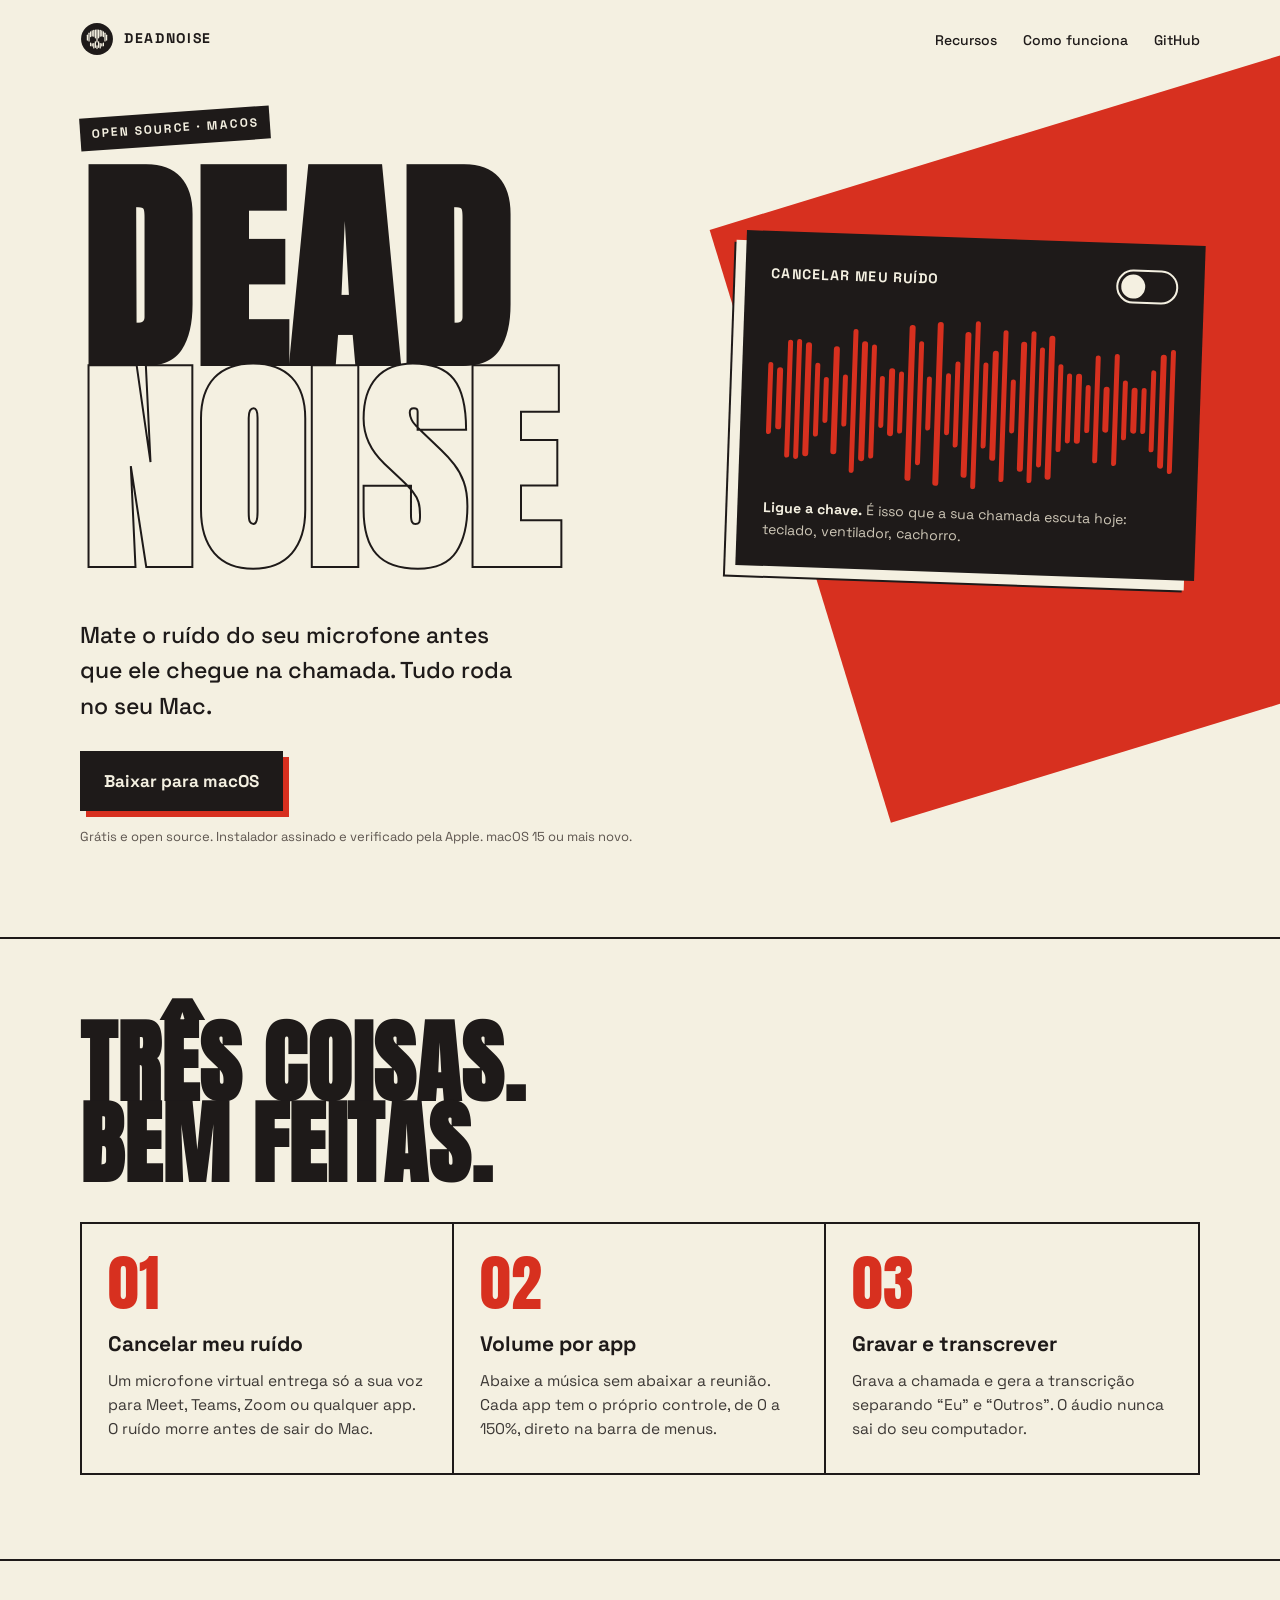
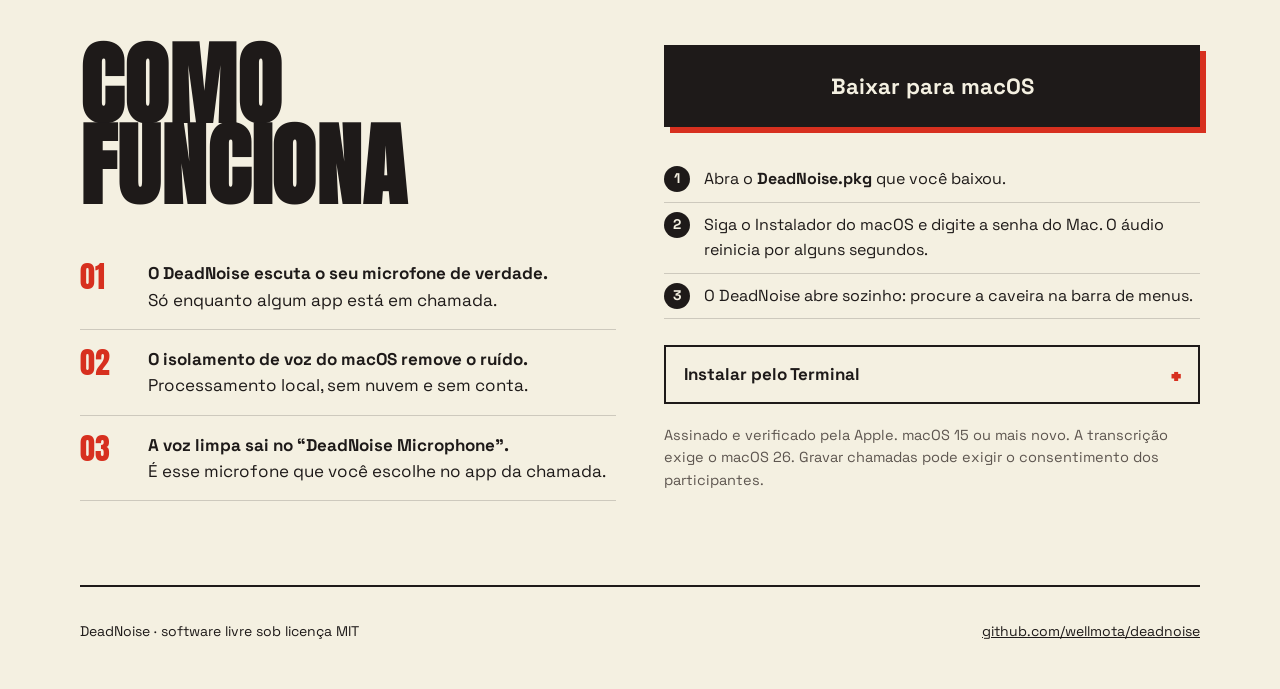
==== site/index.html @ ef2fa298 "Site e README apontam para o .pkg notarizado; lista de pendências" ====
<!doctype html>
<html lang="pt-BR">
<head>
<meta charset="utf-8">
<meta name="viewport" content="width=device-width, initial-scale=1">
<title>DeadNoise — mate o ruído do seu microfone</title>
<meta name="description" content="App de barra de menus para macOS, open source: cancela o ruído do seu microfone nas chamadas, controla o volume de cada app e transcreve reuniões no próprio Mac.">
<meta property="og:title" content="DeadNoise">
<meta property="og:description" content="Mate o ruído do seu microfone. Open source para macOS.">
<meta name="theme-color" content="#F4F0E1">
<link rel="icon" href="favicon.svg" type="image/svg+xml">
<link rel="preconnect" href="https://fonts.googleapis.com">
<link rel="preconnect" href="https://fonts.gstatic.com" crossorigin>
<link href="https://fonts.googleapis.com/css2?family=Anton&family=Space+Grotesk:wght@400;500;700&display=swap" rel="stylesheet">
<style>
  :root { --paper:#F4F0E1; --ink:#1E1A19; --red:#D7301F; --muted:#5d554f; --line:rgba(30,26,25,.18); }
  * { box-sizing: border-box; margin: 0; }
  html { scroll-behavior: smooth; overflow-x: clip; }
  body { background: var(--paper); color: var(--ink); font: 400 17px/1.55 "Space Grotesk", system-ui, -apple-system, sans-serif; overflow-x: clip; }
  a { color: inherit; }
  .display { font-family: "Anton", Impact, "Arial Narrow Bold", sans-serif; text-transform: uppercase; letter-spacing: .01em; line-height: .9; }
  .wrap { width: min(1120px, 100% - 40px); margin-inline: auto; }

  /* topo */
  header { display: flex; align-items: center; justify-content: space-between; padding: 22px 0; position: relative; z-index: 2; }
  .brand { display: flex; align-items: center; gap: 10px; font-weight: 700; letter-spacing: .12em; text-transform: uppercase; font-size: 14px; text-decoration: none; }
  .brand svg { width: 34px; height: 34px; }
  nav a { font-size: 14px; font-weight: 500; text-decoration: none; margin-left: 22px; border-bottom: 2px solid transparent; padding-bottom: 2px; transition: border-color .2s; }
  nav a:hover, nav a:focus-visible { border-color: var(--red); }

  /* herói */
  .hero { position: relative; padding: 34px 0 90px; }
  .wedge { position: absolute; inset: -140px -30vw auto auto; width: 78vw; height: 620px; background: var(--red); transform: rotate(-17deg); transform-origin: top right; z-index: 0; }
  .hero-grid { position: relative; z-index: 1; display: grid; grid-template-columns: 1.15fr .85fr; gap: 40px; align-items: end; }
  h1 { font-size: clamp(88px, 17.5vw, 250px); }
  h1 .dead { display: block; }
  h1 .noise { display: block; color: var(--paper); -webkit-text-stroke: 2px var(--ink); transition: color .5s, letter-spacing .5s; }
  body.clean h1 .noise { color: var(--ink); }
  .tag { display: inline-block; background: var(--ink); color: var(--paper); font-weight: 700; font-size: 12px; letter-spacing: .16em; text-transform: uppercase; padding: 7px 12px; transform: rotate(-4deg); margin-bottom: 26px; }
  .lede { font-size: clamp(18px, 2.1vw, 23px); max-width: 30ch; font-weight: 500; }
  .cta { display: flex; flex-wrap: wrap; gap: 12px; margin-top: 26px; }
  .btn { display: inline-flex; align-items: center; gap: 10px; padding: 15px 22px; font-weight: 700; text-decoration: none; border: 2px solid var(--ink); background: var(--ink); color: var(--paper); cursor: pointer; transition: transform .18s, box-shadow .18s, background .18s, color .18s; box-shadow: 6px 6px 0 var(--red); }
  .btn:hover, .btn:focus-visible { transform: translate(-2px, -2px); box-shadow: 8px 8px 0 var(--red); }
  .btn.ghost { background: var(--paper); color: var(--ink); box-shadow: 6px 6px 0 var(--ink); }
  .btn.ghost:hover, .btn.ghost:focus-visible { box-shadow: 8px 8px 0 var(--ink); }
  .req { margin-top: 16px; font-size: 13px; color: var(--muted); }
  :focus-visible { outline: 3px solid var(--red); outline-offset: 3px; }

  /* demonstração */
  .demo { background: var(--ink); color: var(--paper); padding: 26px; position: relative; transform: rotate(2deg); box-shadow: -10px 10px 0 var(--paper), -12px 12px 0 var(--ink); }
  .demo-top { display: flex; justify-content: space-between; align-items: center; gap: 14px; font-size: 14px; font-weight: 700; letter-spacing: .08em; text-transform: uppercase; }
  .switch { position: relative; width: 62px; height: 34px; border-radius: 34px; border: 2px solid var(--paper); background: transparent; cursor: pointer; flex: none; transition: background .25s; }
  .switch::after { content: ""; position: absolute; top: 3px; left: 3px; width: 24px; height: 24px; border-radius: 50%; background: var(--paper); transition: transform .25s; }
  .switch[aria-checked="true"] { background: var(--red); }
  .switch[aria-checked="true"]::after { transform: translateX(28px); }
  .bars { display: flex; align-items: center; gap: 4px; height: 170px; margin: 22px 0 14px; }
  .bars i { flex: 1; min-width: 2px; border-radius: 99px; background: var(--red); height: 20%; transition: background .4s; }
  body.clean .bars i { background: var(--paper); }
  .state { font-size: 14px; color: #cfc8b8; min-height: 2.9em; }
  .state b { color: var(--paper); }

  /* seções */
  section { padding: 84px 0; border-top: 2px solid var(--ink); position: relative; }
  h2 { font-size: clamp(46px, 7vw, 96px); margin-bottom: 38px; }
  .cards { display: grid; grid-template-columns: repeat(3, 1fr); gap: 0; border: 2px solid var(--ink); }
  .card { padding: 28px 26px 32px; border-right: 2px solid var(--ink); background: var(--paper); transition: background .25s, color .25s; }
  .card:last-child { border-right: 0; }
  .card:hover { background: var(--ink); color: var(--paper); }
  .card .n { font-family: "Anton", Impact, sans-serif; font-size: 62px; line-height: 1; color: var(--red); }
  .card h3 { font-size: 21px; margin: 14px 0 8px; }
  .card p { font-size: 15.5px; opacity: .86; }

  .how { display: grid; grid-template-columns: 1fr 1fr; gap: 48px; align-items: start; }
  .flow { list-style: none; padding: 0; counter-reset: s; }
  .flow li { counter-increment: s; display: grid; grid-template-columns: 54px 1fr; gap: 14px; padding: 16px 0; border-bottom: 1px solid var(--line); }
  .flow li::before { content: counter(s, decimal-leading-zero); font-family: "Anton", Impact, sans-serif; font-size: 30px; color: var(--red); line-height: 1.1; }
  .flow b { display: block; }
  pre { background: var(--ink); color: var(--paper); padding: 22px; overflow-x: auto; font: 500 14px/1.7 ui-monospace, "SF Mono", Menlo, monospace; box-shadow: 8px 8px 0 var(--red); }
  pre .c { color: #9d9486; }
  .note { margin-top: 20px; font-size: 14.5px; color: var(--muted); }
  .btn.big { font-size: 22px; padding: 22px 30px; width: 100%; justify-content: center; }
  .steps { margin: 30px 0 26px; padding: 0; list-style: none; counter-reset: i; }
  .steps li { counter-increment: i; position: relative; padding: 10px 0 10px 40px; border-bottom: 1px solid var(--line); font-size: 16px; }
  .steps li::before { content: counter(i); position: absolute; left: 0; top: 9px; width: 26px; height: 26px; border-radius: 50%; background: var(--ink); color: var(--paper); font-weight: 700; font-size: 14px; display: grid; place-items: center; }
  details { border: 2px solid var(--ink); }
  summary { cursor: pointer; list-style: none; padding: 14px 18px; font-weight: 700; display: flex; justify-content: space-between; align-items: center; transition: background .2s, color .2s; }
  summary::-webkit-details-marker { display: none; }
  summary::after { content: "+"; font-family: "Anton", Impact, sans-serif; font-size: 26px; line-height: 1; color: var(--red); }
  details[open] summary::after { content: "–"; }
  summary:hover, details[open] summary { background: var(--ink); color: var(--paper); }
  details pre { box-shadow: none; }
  details .note { margin: 0; padding: 14px 18px; }

  footer { border-top: 2px solid var(--ink); padding: 34px 0 46px; display: flex; flex-wrap: wrap; gap: 12px 28px; justify-content: space-between; font-size: 14px; }

  @media (max-width: 860px) {
    .hero-grid, .how { grid-template-columns: 1fr; }
    .cards { grid-template-columns: 1fr; }
    .card { border-right: 0; border-bottom: 2px solid var(--ink); }
    .card:last-child { border-bottom: 0; }
    .demo { transform: none; }
    .wedge { height: 380px; width: 120vw; }
    nav a:not(.keep) { display: none; }
    section { padding: 60px 0; }
  }
  @media (prefers-reduced-motion: reduce) {
    * { transition: none !important; scroll-behavior: auto !important; }
  }
</style>
</head>
<body>
<div class="wrap">
  <header>
    <a class="brand" href="#" aria-label="DeadNoise, início">
      <svg viewBox="0 0 512 512" aria-hidden="true"><circle cx="256" cy="256" r="240" fill="#1E1A19"/>
  <rect x="102.1" y="189.6" width="18.8" height="91.1" rx="9.4" fill="#F4F0E1"/>
  <rect x="126.2" y="158.9" width="18.8" height="135.0" rx="9.4" fill="#F4F0E1"/>
  <rect x="150.3" y="139.4" width="18.8" height="89.8" rx="9.4" fill="#F4F0E1"/>
  <rect x="150.3" y="308.7" width="18.8" height="58.3" rx="9.4" fill="#F4F0E1"/>
  <rect x="174.4" y="126.1" width="18.8" height="93.5" rx="9.4" fill="#F4F0E1"/>
  <rect x="174.4" y="318.3" width="18.8" height="50.8" rx="9.4" fill="#F4F0E1"/>
  <rect x="198.4" y="117.4" width="18.8" height="105.9" rx="9.4" fill="#F4F0E1"/>
  <rect x="198.4" y="314.6" width="18.8" height="84.7" rx="9.4" fill="#F4F0E1"/>
  <rect x="222.5" y="112.4" width="18.8" height="136.0" rx="9.4" fill="#F4F0E1"/>
  <rect x="222.5" y="289.6" width="18.8" height="101.0" rx="9.4" fill="#F4F0E1"/>
  <rect x="246.6" y="110.8" width="18.8" height="198.5" rx="9.4" fill="#F4F0E1"/>
  <rect x="246.6" y="349.6" width="18.8" height="60.5" rx="9.4" fill="#F4F0E1"/>
  <rect x="270.7" y="112.4" width="18.8" height="136.0" rx="9.4" fill="#F4F0E1"/>
  <rect x="270.7" y="289.6" width="18.8" height="101.0" rx="9.4" fill="#F4F0E1"/>
  <rect x="294.8" y="117.4" width="18.8" height="105.9" rx="9.4" fill="#F4F0E1"/>
  <rect x="294.8" y="314.6" width="18.8" height="84.7" rx="9.4" fill="#F4F0E1"/>
  <rect x="318.8" y="126.1" width="18.8" height="93.5" rx="9.4" fill="#F4F0E1"/>
  <rect x="318.8" y="318.3" width="18.8" height="50.8" rx="9.4" fill="#F4F0E1"/>
  <rect x="342.9" y="139.4" width="18.8" height="89.8" rx="9.4" fill="#F4F0E1"/>
  <rect x="342.9" y="308.7" width="18.8" height="58.3" rx="9.4" fill="#F4F0E1"/>
  <rect x="367.0" y="158.9" width="18.8" height="135.0" rx="9.4" fill="#F4F0E1"/>
  <rect x="391.1" y="189.6" width="18.8" height="91.1" rx="9.4" fill="#F4F0E1"/></svg>
      DeadNoise
    </a>
    <nav>
      <a href="#recursos">Recursos</a>
      <a href="#como">Como funciona</a>
      <a class="keep" href="https://github.com/wellmota/deadnoise">GitHub</a>
    </nav>
  </header>
</div>

<main>
  <div class="hero">
    <div class="wedge" aria-hidden="true"></div>
    <div class="wrap hero-grid">
      <div>
        <span class="tag">Open source · macOS</span>
        <h1 class="display"><span class="dead">Dead</span><span class="noise">Noise</span></h1>
      </div>
      <div>
        <div class="demo">
          <div class="demo-top">
            <span id="demo-label">Cancelar meu ruído</span>
            <button class="switch" id="toggle" role="switch" aria-checked="false" aria-labelledby="demo-label"></button>
          </div>
          <div class="bars" id="bars" aria-hidden="true"></div>
          <p class="state" id="state" aria-live="polite"><b>Ligue a chave.</b> É isso que a sua chamada escuta hoje: teclado, ventilador, cachorro.</p>
        </div>
      </div>
    </div>
    <div class="wrap" style="position:relative;z-index:1;margin-top:44px">
      <p class="lede">Mate o ruído do seu microfone antes que ele chegue na chamada. Tudo roda no seu Mac.</p>
      <div class="cta">
        <a class="btn" href="https://github.com/wellmota/deadnoise/releases/latest/download/DeadNoise.pkg">Baixar para macOS</a>
      </div>
      <p class="req">Grátis e open source. Instalador assinado e verificado pela Apple. macOS 15 ou mais novo.</p>
    </div>
  </div>

  <section id="recursos">
    <div class="wrap">
      <h2 class="display">Três coisas.<br>Bem feitas.</h2>
      <div class="cards">
        <article class="card">
          <div class="n">01</div>
          <h3>Cancelar meu ruído</h3>
          <p>Um microfone virtual entrega só a sua voz para Meet, Teams, Zoom ou qualquer app. O ruído morre antes de sair do Mac.</p>
        </article>
        <article class="card">
          <div class="n">02</div>
          <h3>Volume por app</h3>
          <p>Abaixe a música sem abaixar a reunião. Cada app tem o próprio controle, de 0 a 150%, direto na barra de menus.</p>
        </article>
        <article class="card">
          <div class="n">03</div>
          <h3>Gravar e transcrever</h3>
          <p>Grava a chamada e gera a transcrição separando “Eu” e “Outros”. O áudio nunca sai do seu computador.</p>
        </article>
      </div>
    </div>
  </section>

  <section id="como">
    <div class="wrap how">
      <div>
        <h2 class="display">Como<br>funciona</h2>
        <ol class="flow">
          <li><div><b>O DeadNoise escuta o seu microfone de verdade.</b>Só enquanto algum app está em chamada.</div></li>
          <li><div><b>O isolamento de voz do macOS remove o ruído.</b>Processamento local, sem nuvem e sem conta.</div></li>
          <li><div><b>A voz limpa sai no “DeadNoise Microphone”.</b>É esse microfone que você escolhe no app da chamada.</div></li>
        </ol>
      </div>
      <div id="instalar" class="install">
        <a class="btn big" href="https://github.com/wellmota/deadnoise/releases/latest/download/DeadNoise.pkg">Baixar para macOS</a>
        <ol class="steps">
          <li>Abra o <b>DeadNoise.pkg</b> que você baixou.</li>
          <li>Siga o Instalador do macOS e digite a senha do Mac. O áudio reinicia por alguns segundos.</li>
          <li>O DeadNoise abre sozinho: procure a caveira na barra de menus.</li>
        </ol>
        <details>
          <summary>Instalar pelo Terminal</summary>
          <pre><span class="c"># compila e instala a partir do código</span>
git clone https://github.com/wellmota/deadnoise
cd deadnoise
./build.sh install          <span class="c"># o app</span>
./Driver/build.sh install   <span class="c"># o microfone virtual</span></pre>
          <p class="note">Precisa das ferramentas de linha de comando do Xcode. O segundo comando pede a senha.</p>
        </details>
        <p class="note">Assinado e verificado pela Apple. macOS 15 ou mais novo. A transcrição exige o macOS 26. Gravar chamadas pode exigir o consentimento dos participantes.</p>
      </div>
    </div>
  </section>
</main>

<div class="wrap">
  <footer>
    <span>DeadNoise · software livre sob licença MIT</span>
    <span><a href="https://github.com/wellmota/deadnoise">github.com/wellmota/deadnoise</a></span>
  </footer>
</div>

<script>
  // Demonstração: barras caóticas (ruído) que morrem e viram só a onda calma da voz.
  const bars = document.getElementById('bars');
  const toggle = document.getElementById('toggle');
  const state = document.getElementById('state');
  const COUNT = 44;
  const els = [];
  for (let i = 0; i < COUNT; i++) { const b = document.createElement('i'); bars.appendChild(b); els.push(b); }
  const still = matchMedia('(prefers-reduced-motion: reduce)').matches;
  let clean = false, mix = 0, t = 0;

  function frame() {
    t += 0.045;
    mix += ((clean ? 1 : 0) - mix) * 0.07;            // 0 = ruído, 1 = só voz
    for (let i = 0; i < COUNT; i++) {
      const x = i / (COUNT - 1);
      const envelope = Math.sin(Math.PI * x) ** 1.4;    // voz: concentrada no meio
      const voice = envelope * (0.45 + 0.4 * Math.sin(t * 2.1 + i * 0.55) * Math.sin(t * 0.7 + i * 0.17));
      const noise = 0.25 + 0.75 * Math.abs(Math.sin(i * 12.9898 + Math.floor(t * 9) * 78.233) * 43758.5453 % 1);
      const h = Math.max(0.04, voice * mix + noise * (1 - mix));
      els[i].style.height = (h * 100).toFixed(1) + '%';
    }
    if (!still) requestAnimationFrame(frame);
  }
  function render() {
    toggle.setAttribute('aria-checked', String(clean));
    document.body.classList.toggle('clean', clean);
    state.innerHTML = clean
      ? '<b>Ruído morto.</b> Do outro lado só chega a sua voz.'
      : '<b>Ligue a chave.</b> É isso que a sua chamada escuta hoje: teclado, ventilador, cachorro.';
    if (still) { mix = clean ? 1 : 0; frame(); }
  }
  toggle.addEventListener('click', () => { clean = !clean; render(); });
  render();
  if (!still) requestAnimationFrame(frame);
</script>
</body>
</html>
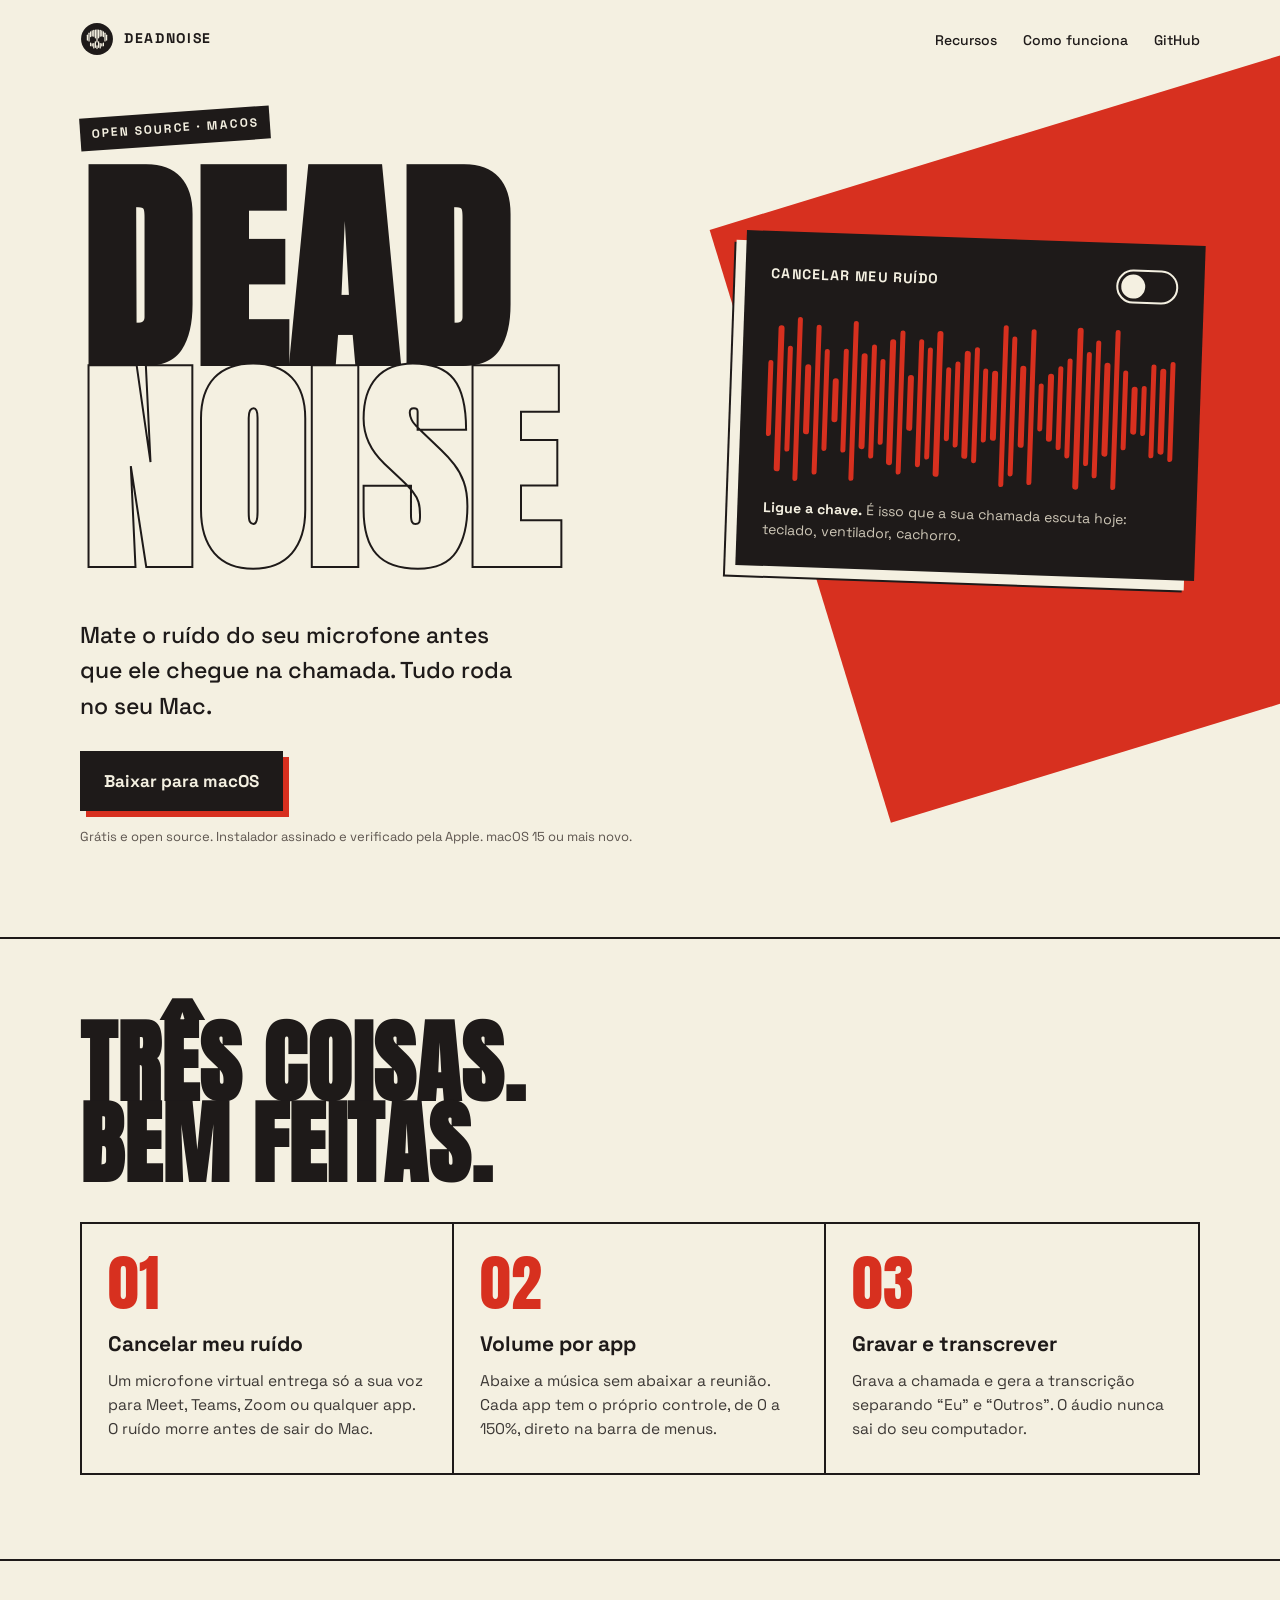
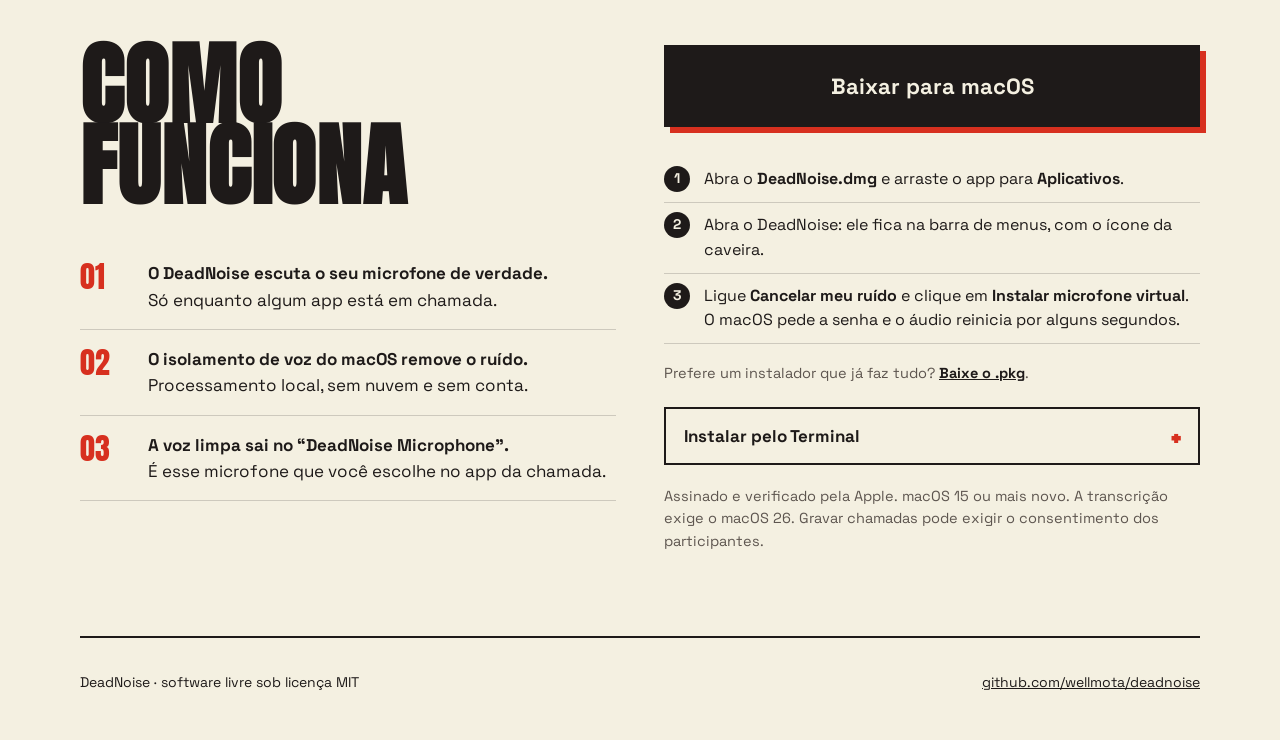
==== commit 4c1bb178: "0.5.0: imagem de disco com arte, app instala o microfone virtual sozinho, site aponta para o .dmg" ====
--- a/site/index.html
+++ b/site/index.html
@@ -82,6 +82,8 @@
   .steps { margin: 30px 0 26px; padding: 0; list-style: none; counter-reset: i; }
   .steps li { counter-increment: i; position: relative; padding: 10px 0 10px 40px; border-bottom: 1px solid var(--line); font-size: 16px; }
   .steps li::before { content: counter(i); position: absolute; left: 0; top: 9px; width: 26px; height: 26px; border-radius: 50%; background: var(--ink); color: var(--paper); font-weight: 700; font-size: 14px; display: grid; place-items: center; }
+  .note.alt { margin: -8px 0 22px; }
+  .note.alt a { font-weight: 700; color: var(--ink); }
   details { border: 2px solid var(--ink); }
   summary { cursor: pointer; list-style: none; padding: 14px 18px; font-weight: 700; display: flex; justify-content: space-between; align-items: center; transition: background .2s, color .2s; }
   summary::-webkit-details-marker { display: none; }
@@ -167,7 +169,7 @@
     <div class="wrap" style="position:relative;z-index:1;margin-top:44px">
       <p class="lede">Mate o ruído do seu microfone antes que ele chegue na chamada. Tudo roda no seu Mac.</p>
       <div class="cta">
-        <a class="btn" href="https://github.com/wellmota/deadnoise/releases/latest/download/DeadNoise.pkg">Baixar para macOS</a>
+        <a class="btn" href="https://github.com/wellmota/deadnoise/releases/latest/download/DeadNoise.dmg">Baixar para macOS</a>
       </div>
       <p class="req">Grátis e open source. Instalador assinado e verificado pela Apple. macOS 15 ou mais novo.</p>
     </div>
@@ -207,12 +209,13 @@
         </ol>
       </div>
       <div id="instalar" class="install">
-        <a class="btn big" href="https://github.com/wellmota/deadnoise/releases/latest/download/DeadNoise.pkg">Baixar para macOS</a>
+        <a class="btn big" href="https://github.com/wellmota/deadnoise/releases/latest/download/DeadNoise.dmg">Baixar para macOS</a>
         <ol class="steps">
-          <li>Abra o <b>DeadNoise.pkg</b> que você baixou.</li>
-          <li>Siga o Instalador do macOS e digite a senha do Mac. O áudio reinicia por alguns segundos.</li>
-          <li>O DeadNoise abre sozinho: procure a caveira na barra de menus.</li>
+          <li>Abra o <b>DeadNoise.dmg</b> e arraste o app para <b>Aplicativos</b>.</li>
+          <li>Abra o DeadNoise: ele fica na barra de menus, com o ícone da caveira.</li>
+          <li>Ligue <b>Cancelar meu ruído</b> e clique em <b>Instalar microfone virtual</b>. O macOS pede a senha e o áudio reinicia por alguns segundos.</li>
         </ol>
+        <p class="note alt">Prefere um instalador que já faz tudo? <a href="https://github.com/wellmota/deadnoise/releases/latest/download/DeadNoise.pkg">Baixe o .pkg</a>.</p>
         <details>
           <summary>Instalar pelo Terminal</summary>
           <pre><span class="c"># compila e instala a partir do código</span>
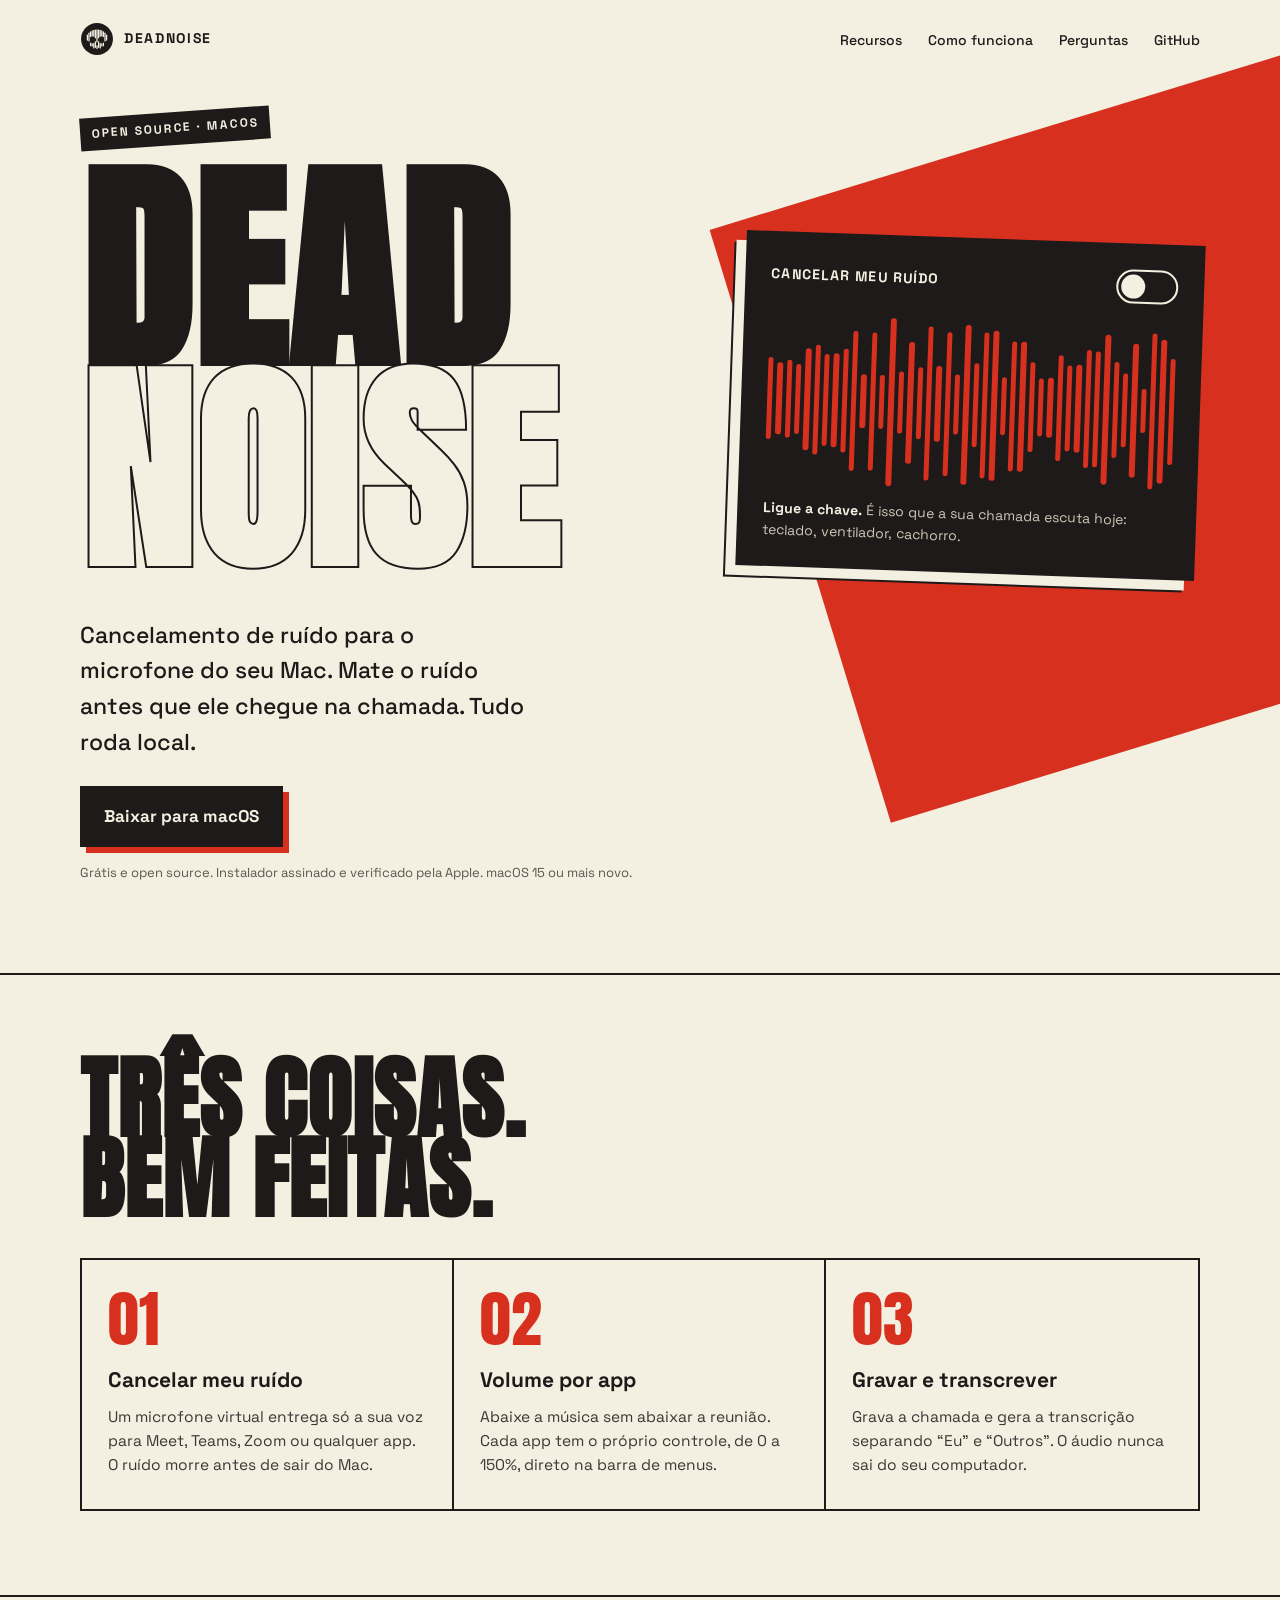
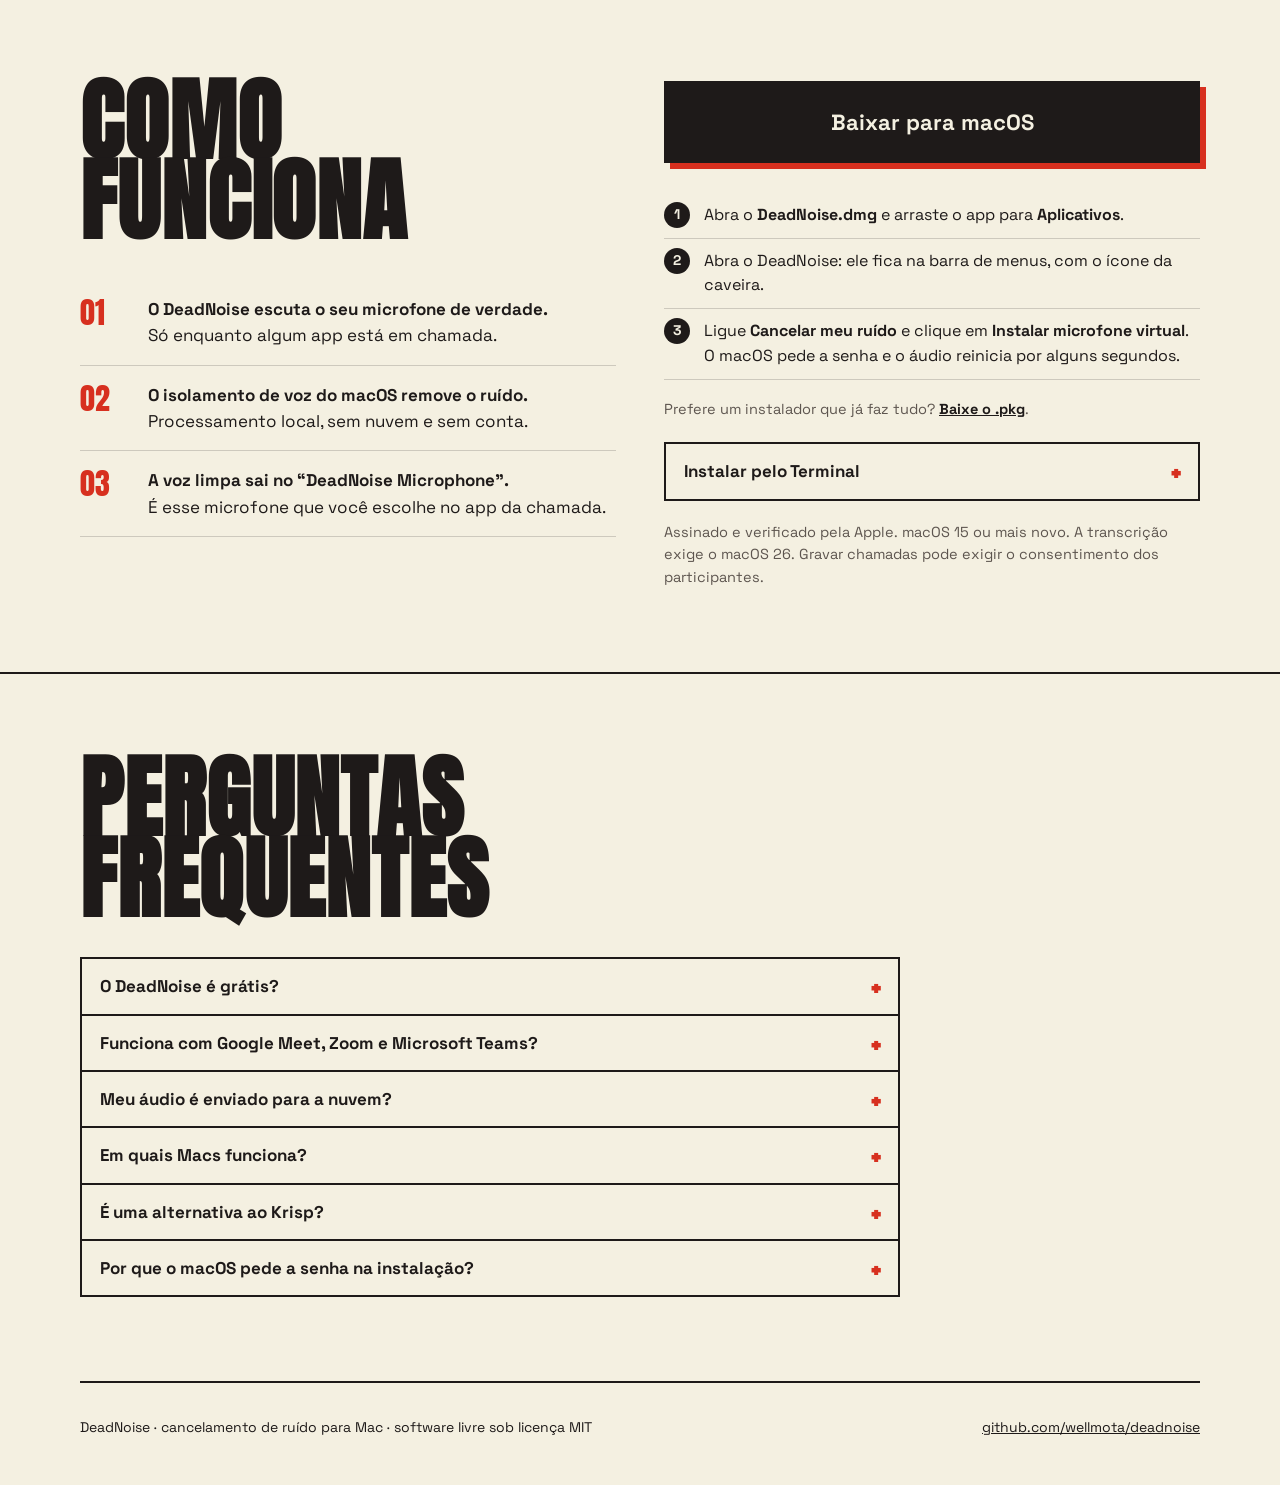
==== commit 5007fbdf: "Site: SEO e descoberta por IA (metatags, dados estruturados, perguntas frequentes, robots, sitemap, " ====
--- a/site/index.html
+++ b/site/index.html
@@ -3,15 +3,33 @@
 <head>
 <meta charset="utf-8">
 <meta name="viewport" content="width=device-width, initial-scale=1">
-<title>DeadNoise — mate o ruído do seu microfone</title>
-<meta name="description" content="App de barra de menus para macOS, open source: cancela o ruído do seu microfone nas chamadas, controla o volume de cada app e transcreve reuniões no próprio Mac.">
-<meta property="og:title" content="DeadNoise">
+<title>DeadNoise — cancelamento de ruído do microfone para Mac, grátis</title>
+<meta name="description" content="DeadNoise é um app grátis e open source de cancelamento de ruído para Mac: limpa o seu microfone no Meet, Zoom e Teams, ajusta o volume por app e transcreve reuniões.">
+<meta name="robots" content="index, follow, max-image-preview:large, max-snippet:-1">
+<meta name="author" content="Wellington Mota">
+<link rel="canonical" href="https://deadnoise.vercel.app/">
+<meta property="og:title" content="DeadNoise — cancelamento de ruído para Mac, grátis e open source">
+<meta property="og:site_name" content="DeadNoise">
+<meta property="og:locale" content="pt_BR">
 <meta property="og:description" content="Mate o ruído do seu microfone. Open source para macOS.">
+<meta property="og:type" content="website">
+<meta property="og:url" content="https://deadnoise.vercel.app/">
+<meta property="og:image" content="https://deadnoise.vercel.app/og.png">
+<meta property="og:image:width" content="1200">
+<meta property="og:image:height" content="630">
+<meta property="og:image:alt" content="DeadNoise: mate o ruído do seu microfone">
+<meta name="twitter:card" content="summary_large_image">
+<meta name="twitter:title" content="DeadNoise — cancelamento de ruído para Mac, grátis e open source">
+<meta name="twitter:description" content="Mate o ruído do seu microfone. Open source para macOS.">
+<meta name="twitter:image" content="https://deadnoise.vercel.app/og.png">
 <meta name="theme-color" content="#F4F0E1">
-<link rel="icon" href="favicon.svg" type="image/svg+xml">
+<link rel="icon" href="/favicon.svg" type="image/svg+xml">
+<link rel="apple-touch-icon" href="/apple-touch-icon.png">
+<link rel="alternate" type="text/markdown" href="/llms.txt" title="Resumo para IAs (llms.txt)">
 <link rel="preconnect" href="https://fonts.googleapis.com">
 <link rel="preconnect" href="https://fonts.gstatic.com" crossorigin>
 <link href="https://fonts.googleapis.com/css2?family=Anton&family=Space+Grotesk:wght@400;500;700&display=swap" rel="stylesheet">
+<script type="application/ld+json">[{"@context": "https://schema.org", "@type": "SoftwareApplication", "name": "DeadNoise", "description": "DeadNoise é um app grátis e open source de cancelamento de ruído para Mac: limpa o seu microfone no Meet, Zoom e Teams, ajusta o volume por app e transcreve reuniões.", "url": "https://deadnoise.vercel.app/", "image": "https://deadnoise.vercel.app/og.png", "applicationCategory": "MultimediaApplication", "applicationSubCategory": "Noise cancellation", "operatingSystem": "macOS 15 ou mais novo", "inLanguage": "pt-BR", "isAccessibleForFree": true, "license": "https://opensource.org/licenses/MIT", "downloadUrl": "https://github.com/wellmota/deadnoise/releases/latest/download/DeadNoise.dmg", "sameAs": ["https://github.com/wellmota/deadnoise"], "offers": {"@type": "Offer", "price": "0", "priceCurrency": "USD"}, "featureList": ["Cancelamento de ruído do microfone por um microfone virtual", "Volume independente por app (0 a 150%)", "Gravação e transcrição local de reuniões"], "author": {"@type": "Person", "name": "Wellington Mota", "url": "https://github.com/wellmota"}}, {"@context": "https://schema.org", "@type": "FAQPage", "mainEntity": [{"@type": "Question", "name": "O DeadNoise é grátis?", "acceptedAnswer": {"@type": "Answer", "text": "Sim. É software livre sob licença MIT, sem conta, sem assinatura e sem limite de minutos. O código está no GitHub."}}, {"@type": "Question", "name": "Funciona com Google Meet, Zoom e Microsoft Teams?", "acceptedAnswer": {"@type": "Answer", "text": "Sim. O DeadNoise cria um microfone virtual chamado “DeadNoise Microphone”. Qualquer app de chamada que deixe escolher o microfone pode usar: selecione esse microfone nas configurações de áudio do app."}}, {"@type": "Question", "name": "Meu áudio é enviado para a nuvem?", "acceptedAnswer": {"@type": "Answer", "text": "Não. O cancelamento de ruído usa o isolamento de voz do próprio macOS e roda inteiro no seu Mac. A gravação e a transcrição das reuniões também ficam só no computador. O app não tem conta nem servidor."}}, {"@type": "Question", "name": "Em quais Macs funciona?", "acceptedAnswer": {"@type": "Answer", "text": "No macOS 15 ou mais novo. O app é universal (Apple Silicon e Intel). A transcrição de reuniões exige o macOS 26."}}, {"@type": "Question", "name": "É uma alternativa ao Krisp?", "acceptedAnswer": {"@type": "Answer", "text": "Para tirar o ruído do seu próprio microfone, sim: é grátis, open source e roda local. O DeadNoise não remove o ruído dos outros participantes e não tem recursos de nuvem."}}, {"@type": "Question", "name": "Por que o macOS pede a senha na instalação?", "acceptedAnswer": {"@type": "Answer", "text": "Para instalar o microfone virtual, que é um driver de áudio do sistema. É pedido uma única vez. O app e os instaladores são assinados e verificados (notarizados) pela Apple."}}]}]</script>
 <style>
   :root { --paper:#F4F0E1; --ink:#1E1A19; --red:#D7301F; --muted:#5d554f; --line:rgba(30,26,25,.18); }
   * { box-sizing: border-box; margin: 0; }
@@ -93,6 +111,12 @@
   details pre { box-shadow: none; }
   details .note { margin: 0; padding: 14px 18px; }
 
+  .faq { max-width: 820px; }
+  .faq details + details { border-top: 0; }
+  .faq summary h3 { font-size: 17px; font-weight: 700; }
+  .faq details p { padding: 16px 18px; font-size: 16px; }
+  .sr { position: absolute; width: 1px; height: 1px; overflow: hidden; clip-path: inset(50%); white-space: nowrap; }
+
   footer { border-top: 2px solid var(--ink); padding: 34px 0 46px; display: flex; flex-wrap: wrap; gap: 12px 28px; justify-content: space-between; font-size: 14px; }
 
   @media (max-width: 860px) {
@@ -113,7 +137,7 @@
 <body>
 <div class="wrap">
   <header>
-    <a class="brand" href="#" aria-label="DeadNoise, início">
+    <a class="brand" href="/" aria-label="DeadNoise, início">
       <svg viewBox="0 0 512 512" aria-hidden="true"><circle cx="256" cy="256" r="240" fill="#1E1A19"/>
   <rect x="102.1" y="189.6" width="18.8" height="91.1" rx="9.4" fill="#F4F0E1"/>
   <rect x="126.2" y="158.9" width="18.8" height="135.0" rx="9.4" fill="#F4F0E1"/>
@@ -142,6 +166,7 @@
     <nav>
       <a href="#recursos">Recursos</a>
       <a href="#como">Como funciona</a>
+      <a href="#faq">Perguntas</a>
       <a class="keep" href="https://github.com/wellmota/deadnoise">GitHub</a>
     </nav>
   </header>
@@ -153,7 +178,7 @@
     <div class="wrap hero-grid">
       <div>
         <span class="tag">Open source · macOS</span>
-        <h1 class="display"><span class="dead">Dead</span><span class="noise">Noise</span></h1>
+        <h1 class="display"><span class="dead">Dead</span><span class="noise">Noise</span><span class="sr">: cancelamento de ruído do microfone para Mac</span></h1>
       </div>
       <div>
         <div class="demo">
@@ -167,7 +192,7 @@
       </div>
     </div>
     <div class="wrap" style="position:relative;z-index:1;margin-top:44px">
-      <p class="lede">Mate o ruído do seu microfone antes que ele chegue na chamada. Tudo roda no seu Mac.</p>
+      <p class="lede">Cancelamento de ruído para o microfone do seu Mac. Mate o ruído antes que ele chegue na chamada. Tudo roda local.</p>
       <div class="cta">
         <a class="btn" href="https://github.com/wellmota/deadnoise/releases/latest/download/DeadNoise.dmg">Baixar para macOS</a>
       </div>
@@ -229,11 +254,42 @@
       </div>
     </div>
   </section>
+  <section id="faq">
+    <div class="wrap">
+      <h2 class="display">Perguntas<br>frequentes</h2>
+      <div class="faq">
+        <details>
+          <summary><h3>O DeadNoise é grátis?</h3></summary>
+          <p>Sim. É software livre sob licença MIT, sem conta, sem assinatura e sem limite de minutos. O código está no GitHub.</p>
+        </details>
+        <details>
+          <summary><h3>Funciona com Google Meet, Zoom e Microsoft Teams?</h3></summary>
+          <p>Sim. O DeadNoise cria um microfone virtual chamado “DeadNoise Microphone”. Qualquer app de chamada que deixe escolher o microfone pode usar: selecione esse microfone nas configurações de áudio do app.</p>
+        </details>
+        <details>
+          <summary><h3>Meu áudio é enviado para a nuvem?</h3></summary>
+          <p>Não. O cancelamento de ruído usa o isolamento de voz do próprio macOS e roda inteiro no seu Mac. A gravação e a transcrição das reuniões também ficam só no computador. O app não tem conta nem servidor.</p>
+        </details>
+        <details>
+          <summary><h3>Em quais Macs funciona?</h3></summary>
+          <p>No macOS 15 ou mais novo. O app é universal (Apple Silicon e Intel). A transcrição de reuniões exige o macOS 26.</p>
+        </details>
+        <details>
+          <summary><h3>É uma alternativa ao Krisp?</h3></summary>
+          <p>Para tirar o ruído do seu próprio microfone, sim: é grátis, open source e roda local. O DeadNoise não remove o ruído dos outros participantes e não tem recursos de nuvem.</p>
+        </details>
+        <details>
+          <summary><h3>Por que o macOS pede a senha na instalação?</h3></summary>
+          <p>Para instalar o microfone virtual, que é um driver de áudio do sistema. É pedido uma única vez. O app e os instaladores são assinados e verificados (notarizados) pela Apple.</p>
+        </details>
+      </div>
+    </div>
+  </section>
 </main>
 
 <div class="wrap">
   <footer>
-    <span>DeadNoise · software livre sob licença MIT</span>
+    <span>DeadNoise · cancelamento de ruído para Mac · software livre sob licença MIT</span>
     <span><a href="https://github.com/wellmota/deadnoise">github.com/wellmota/deadnoise</a></span>
   </footer>
 </div>
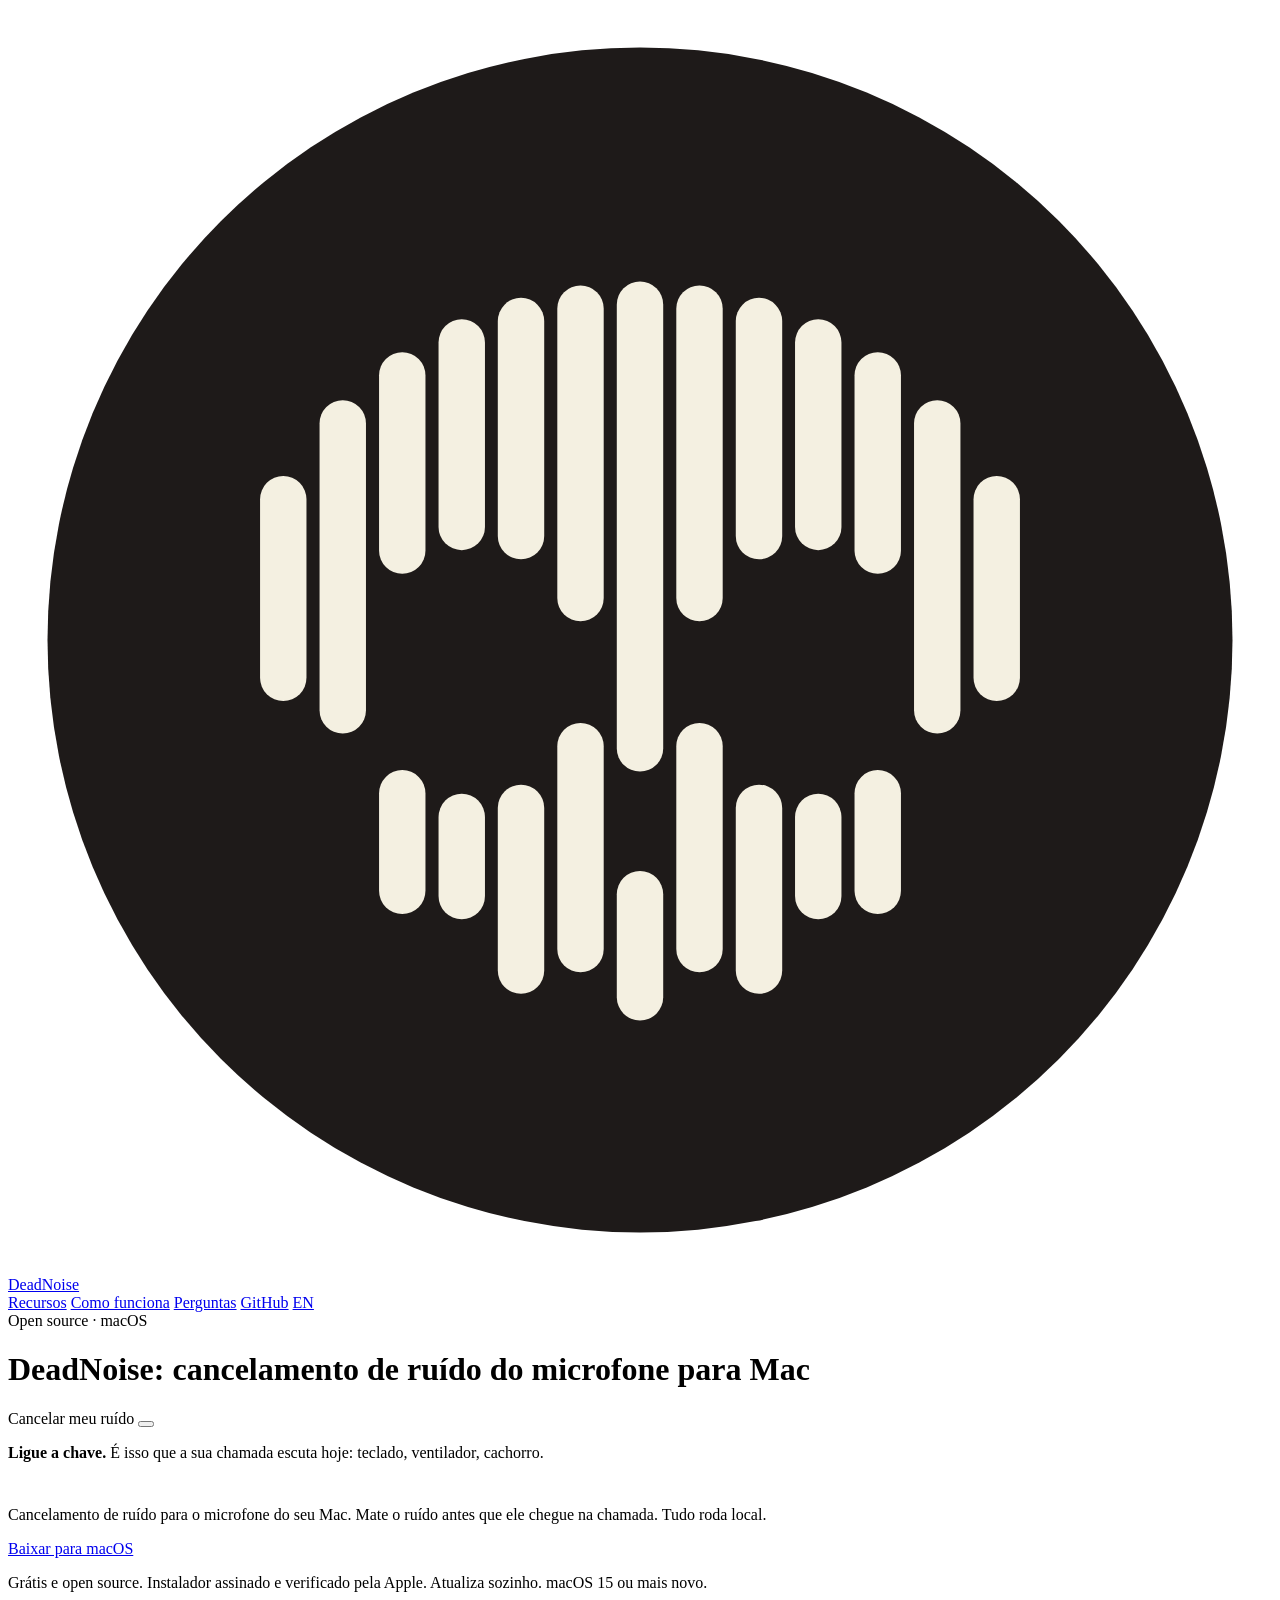
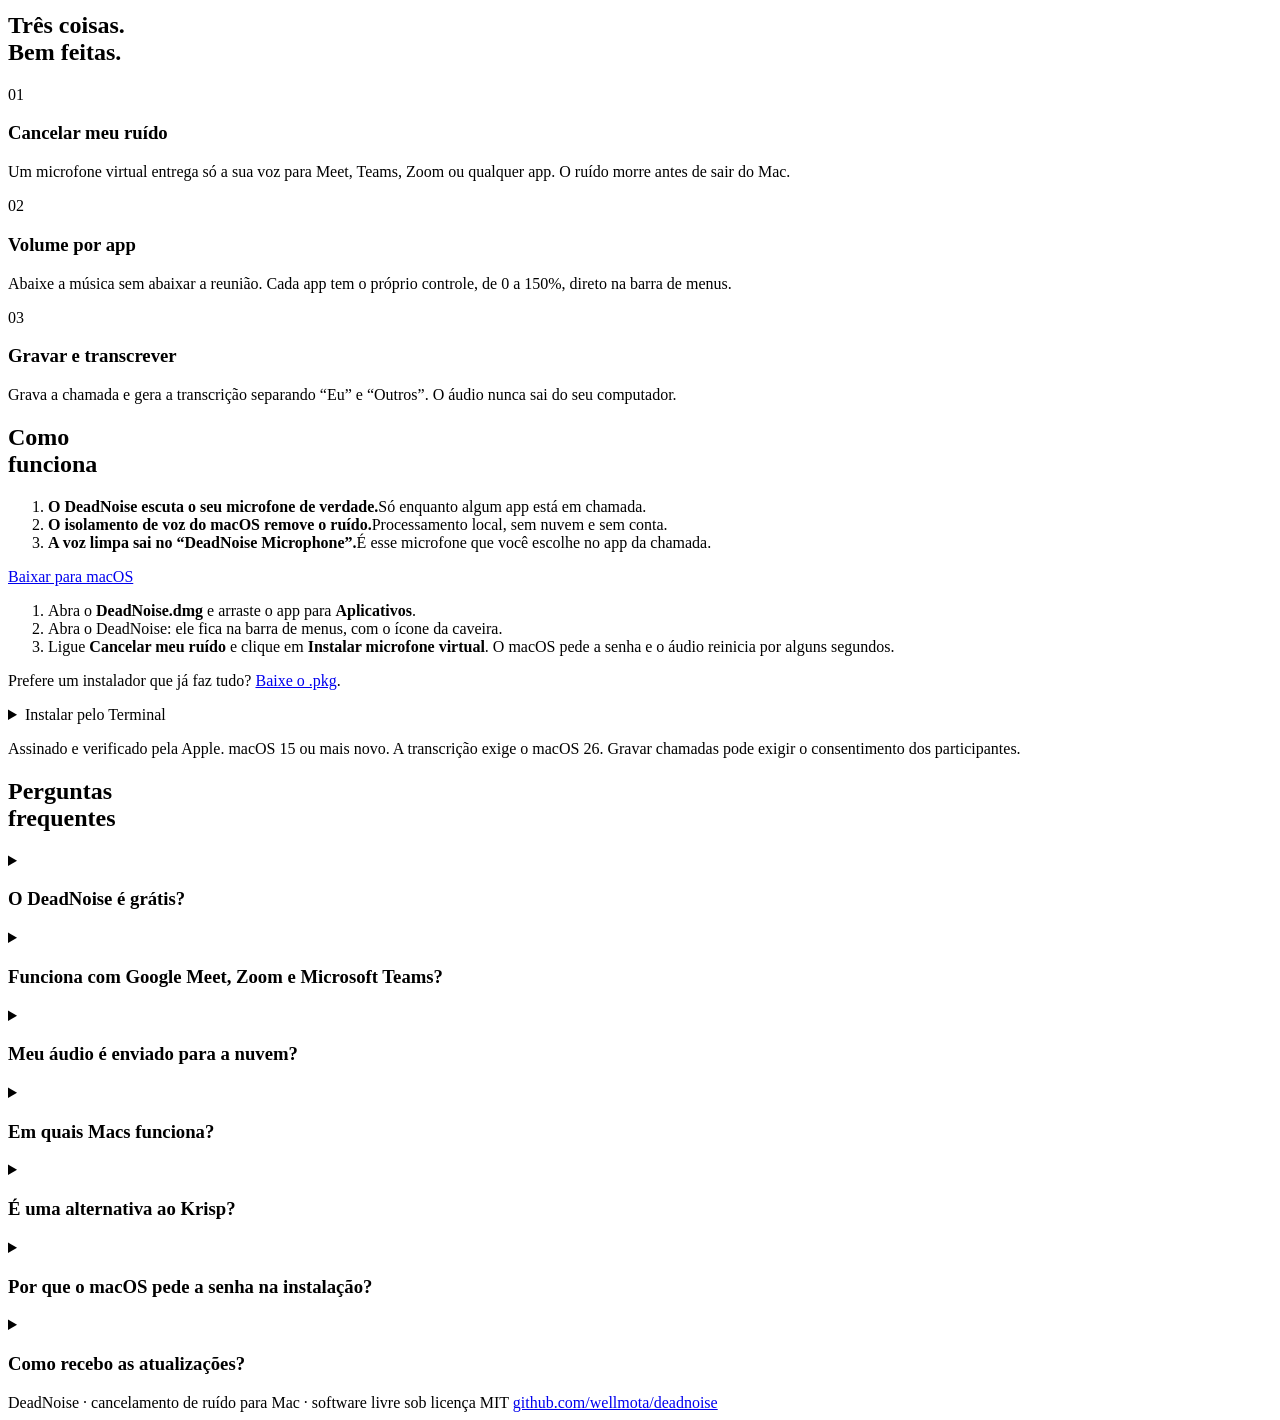
==== commit a4f07c2f: "Site: versão em inglês (/en/) e atualização automática - Página em inglês em /en/, com hreflang nas " ====
--- a/site/index.html
+++ b/site/index.html
@@ -8,9 +8,13 @@
 <meta name="robots" content="index, follow, max-image-preview:large, max-snippet:-1">
 <meta name="author" content="Wellington Mota">
 <link rel="canonical" href="https://deadnoise.vercel.app/">
+<link rel="alternate" hreflang="pt-BR" href="https://deadnoise.vercel.app/">
+<link rel="alternate" hreflang="en" href="https://deadnoise.vercel.app/en/">
+<link rel="alternate" hreflang="x-default" href="https://deadnoise.vercel.app/">
 <meta property="og:title" content="DeadNoise — cancelamento de ruído para Mac, grátis e open source">
 <meta property="og:site_name" content="DeadNoise">
 <meta property="og:locale" content="pt_BR">
+<meta property="og:locale:alternate" content="en_US">
 <meta property="og:description" content="Mate o ruído do seu microfone. Open source para macOS.">
 <meta property="og:type" content="website">
 <meta property="og:url" content="https://deadnoise.vercel.app/">
@@ -29,110 +33,8 @@
 <link rel="preconnect" href="https://fonts.googleapis.com">
 <link rel="preconnect" href="https://fonts.gstatic.com" crossorigin>
 <link href="https://fonts.googleapis.com/css2?family=Anton&family=Space+Grotesk:wght@400;500;700&display=swap" rel="stylesheet">
-<script type="application/ld+json">[{"@context": "https://schema.org", "@type": "SoftwareApplication", "name": "DeadNoise", "description": "DeadNoise é um app grátis e open source de cancelamento de ruído para Mac: limpa o seu microfone no Meet, Zoom e Teams, ajusta o volume por app e transcreve reuniões.", "url": "https://deadnoise.vercel.app/", "image": "https://deadnoise.vercel.app/og.png", "applicationCategory": "MultimediaApplication", "applicationSubCategory": "Noise cancellation", "operatingSystem": "macOS 15 ou mais novo", "inLanguage": "pt-BR", "isAccessibleForFree": true, "license": "https://opensource.org/licenses/MIT", "downloadUrl": "https://github.com/wellmota/deadnoise/releases/latest/download/DeadNoise.dmg", "sameAs": ["https://github.com/wellmota/deadnoise"], "offers": {"@type": "Offer", "price": "0", "priceCurrency": "USD"}, "featureList": ["Cancelamento de ruído do microfone por um microfone virtual", "Volume independente por app (0 a 150%)", "Gravação e transcrição local de reuniões"], "author": {"@type": "Person", "name": "Wellington Mota", "url": "https://github.com/wellmota"}}, {"@context": "https://schema.org", "@type": "FAQPage", "mainEntity": [{"@type": "Question", "name": "O DeadNoise é grátis?", "acceptedAnswer": {"@type": "Answer", "text": "Sim. É software livre sob licença MIT, sem conta, sem assinatura e sem limite de minutos. O código está no GitHub."}}, {"@type": "Question", "name": "Funciona com Google Meet, Zoom e Microsoft Teams?", "acceptedAnswer": {"@type": "Answer", "text": "Sim. O DeadNoise cria um microfone virtual chamado “DeadNoise Microphone”. Qualquer app de chamada que deixe escolher o microfone pode usar: selecione esse microfone nas configurações de áudio do app."}}, {"@type": "Question", "name": "Meu áudio é enviado para a nuvem?", "acceptedAnswer": {"@type": "Answer", "text": "Não. O cancelamento de ruído usa o isolamento de voz do próprio macOS e roda inteiro no seu Mac. A gravação e a transcrição das reuniões também ficam só no computador. O app não tem conta nem servidor."}}, {"@type": "Question", "name": "Em quais Macs funciona?", "acceptedAnswer": {"@type": "Answer", "text": "No macOS 15 ou mais novo. O app é universal (Apple Silicon e Intel). A transcrição de reuniões exige o macOS 26."}}, {"@type": "Question", "name": "É uma alternativa ao Krisp?", "acceptedAnswer": {"@type": "Answer", "text": "Para tirar o ruído do seu próprio microfone, sim: é grátis, open source e roda local. O DeadNoise não remove o ruído dos outros participantes e não tem recursos de nuvem."}}, {"@type": "Question", "name": "Por que o macOS pede a senha na instalação?", "acceptedAnswer": {"@type": "Answer", "text": "Para instalar o microfone virtual, que é um driver de áudio do sistema. É pedido uma única vez. O app e os instaladores são assinados e verificados (notarizados) pela Apple."}}]}]</script>
-<style>
-  :root { --paper:#F4F0E1; --ink:#1E1A19; --red:#D7301F; --muted:#5d554f; --line:rgba(30,26,25,.18); }
-  * { box-sizing: border-box; margin: 0; }
-  html { scroll-behavior: smooth; overflow-x: clip; }
-  body { background: var(--paper); color: var(--ink); font: 400 17px/1.55 "Space Grotesk", system-ui, -apple-system, sans-serif; overflow-x: clip; }
-  a { color: inherit; }
-  .display { font-family: "Anton", Impact, "Arial Narrow Bold", sans-serif; text-transform: uppercase; letter-spacing: .01em; line-height: .9; }
-  .wrap { width: min(1120px, 100% - 40px); margin-inline: auto; }
-
-  /* topo */
-  header { display: flex; align-items: center; justify-content: space-between; padding: 22px 0; position: relative; z-index: 2; }
-  .brand { display: flex; align-items: center; gap: 10px; font-weight: 700; letter-spacing: .12em; text-transform: uppercase; font-size: 14px; text-decoration: none; }
-  .brand svg { width: 34px; height: 34px; }
-  nav a { font-size: 14px; font-weight: 500; text-decoration: none; margin-left: 22px; border-bottom: 2px solid transparent; padding-bottom: 2px; transition: border-color .2s; }
-  nav a:hover, nav a:focus-visible { border-color: var(--red); }
-
-  /* herói */
-  .hero { position: relative; padding: 34px 0 90px; }
-  .wedge { position: absolute; inset: -140px -30vw auto auto; width: 78vw; height: 620px; background: var(--red); transform: rotate(-17deg); transform-origin: top right; z-index: 0; }
-  .hero-grid { position: relative; z-index: 1; display: grid; grid-template-columns: 1.15fr .85fr; gap: 40px; align-items: end; }
-  h1 { font-size: clamp(88px, 17.5vw, 250px); }
-  h1 .dead { display: block; }
-  h1 .noise { display: block; color: var(--paper); -webkit-text-stroke: 2px var(--ink); transition: color .5s, letter-spacing .5s; }
-  body.clean h1 .noise { color: var(--ink); }
-  .tag { display: inline-block; background: var(--ink); color: var(--paper); font-weight: 700; font-size: 12px; letter-spacing: .16em; text-transform: uppercase; padding: 7px 12px; transform: rotate(-4deg); margin-bottom: 26px; }
-  .lede { font-size: clamp(18px, 2.1vw, 23px); max-width: 30ch; font-weight: 500; }
-  .cta { display: flex; flex-wrap: wrap; gap: 12px; margin-top: 26px; }
-  .btn { display: inline-flex; align-items: center; gap: 10px; padding: 15px 22px; font-weight: 700; text-decoration: none; border: 2px solid var(--ink); background: var(--ink); color: var(--paper); cursor: pointer; transition: transform .18s, box-shadow .18s, background .18s, color .18s; box-shadow: 6px 6px 0 var(--red); }
-  .btn:hover, .btn:focus-visible { transform: translate(-2px, -2px); box-shadow: 8px 8px 0 var(--red); }
-  .btn.ghost { background: var(--paper); color: var(--ink); box-shadow: 6px 6px 0 var(--ink); }
-  .btn.ghost:hover, .btn.ghost:focus-visible { box-shadow: 8px 8px 0 var(--ink); }
-  .req { margin-top: 16px; font-size: 13px; color: var(--muted); }
-  :focus-visible { outline: 3px solid var(--red); outline-offset: 3px; }
-
-  /* demonstração */
-  .demo { background: var(--ink); color: var(--paper); padding: 26px; position: relative; transform: rotate(2deg); box-shadow: -10px 10px 0 var(--paper), -12px 12px 0 var(--ink); }
-  .demo-top { display: flex; justify-content: space-between; align-items: center; gap: 14px; font-size: 14px; font-weight: 700; letter-spacing: .08em; text-transform: uppercase; }
-  .switch { position: relative; width: 62px; height: 34px; border-radius: 34px; border: 2px solid var(--paper); background: transparent; cursor: pointer; flex: none; transition: background .25s; }
-  .switch::after { content: ""; position: absolute; top: 3px; left: 3px; width: 24px; height: 24px; border-radius: 50%; background: var(--paper); transition: transform .25s; }
-  .switch[aria-checked="true"] { background: var(--red); }
-  .switch[aria-checked="true"]::after { transform: translateX(28px); }
-  .bars { display: flex; align-items: center; gap: 4px; height: 170px; margin: 22px 0 14px; }
-  .bars i { flex: 1; min-width: 2px; border-radius: 99px; background: var(--red); height: 20%; transition: background .4s; }
-  body.clean .bars i { background: var(--paper); }
-  .state { font-size: 14px; color: #cfc8b8; min-height: 2.9em; }
-  .state b { color: var(--paper); }
-
-  /* seções */
-  section { padding: 84px 0; border-top: 2px solid var(--ink); position: relative; }
-  h2 { font-size: clamp(46px, 7vw, 96px); margin-bottom: 38px; }
-  .cards { display: grid; grid-template-columns: repeat(3, 1fr); gap: 0; border: 2px solid var(--ink); }
-  .card { padding: 28px 26px 32px; border-right: 2px solid var(--ink); background: var(--paper); transition: background .25s, color .25s; }
-  .card:last-child { border-right: 0; }
-  .card:hover { background: var(--ink); color: var(--paper); }
-  .card .n { font-family: "Anton", Impact, sans-serif; font-size: 62px; line-height: 1; color: var(--red); }
-  .card h3 { font-size: 21px; margin: 14px 0 8px; }
-  .card p { font-size: 15.5px; opacity: .86; }
-
-  .how { display: grid; grid-template-columns: 1fr 1fr; gap: 48px; align-items: start; }
-  .flow { list-style: none; padding: 0; counter-reset: s; }
-  .flow li { counter-increment: s; display: grid; grid-template-columns: 54px 1fr; gap: 14px; padding: 16px 0; border-bottom: 1px solid var(--line); }
-  .flow li::before { content: counter(s, decimal-leading-zero); font-family: "Anton", Impact, sans-serif; font-size: 30px; color: var(--red); line-height: 1.1; }
-  .flow b { display: block; }
-  pre { background: var(--ink); color: var(--paper); padding: 22px; overflow-x: auto; font: 500 14px/1.7 ui-monospace, "SF Mono", Menlo, monospace; box-shadow: 8px 8px 0 var(--red); }
-  pre .c { color: #9d9486; }
-  .note { margin-top: 20px; font-size: 14.5px; color: var(--muted); }
-  .btn.big { font-size: 22px; padding: 22px 30px; width: 100%; justify-content: center; }
-  .steps { margin: 30px 0 26px; padding: 0; list-style: none; counter-reset: i; }
-  .steps li { counter-increment: i; position: relative; padding: 10px 0 10px 40px; border-bottom: 1px solid var(--line); font-size: 16px; }
-  .steps li::before { content: counter(i); position: absolute; left: 0; top: 9px; width: 26px; height: 26px; border-radius: 50%; background: var(--ink); color: var(--paper); font-weight: 700; font-size: 14px; display: grid; place-items: center; }
-  .note.alt { margin: -8px 0 22px; }
-  .note.alt a { font-weight: 700; color: var(--ink); }
-  details { border: 2px solid var(--ink); }
-  summary { cursor: pointer; list-style: none; padding: 14px 18px; font-weight: 700; display: flex; justify-content: space-between; align-items: center; transition: background .2s, color .2s; }
-  summary::-webkit-details-marker { display: none; }
-  summary::after { content: "+"; font-family: "Anton", Impact, sans-serif; font-size: 26px; line-height: 1; color: var(--red); }
-  details[open] summary::after { content: "–"; }
-  summary:hover, details[open] summary { background: var(--ink); color: var(--paper); }
-  details pre { box-shadow: none; }
-  details .note { margin: 0; padding: 14px 18px; }
-
-  .faq { max-width: 820px; }
-  .faq details + details { border-top: 0; }
-  .faq summary h3 { font-size: 17px; font-weight: 700; }
-  .faq details p { padding: 16px 18px; font-size: 16px; }
-  .sr { position: absolute; width: 1px; height: 1px; overflow: hidden; clip-path: inset(50%); white-space: nowrap; }
-
-  footer { border-top: 2px solid var(--ink); padding: 34px 0 46px; display: flex; flex-wrap: wrap; gap: 12px 28px; justify-content: space-between; font-size: 14px; }
-
-  @media (max-width: 860px) {
-    .hero-grid, .how { grid-template-columns: 1fr; }
-    .cards { grid-template-columns: 1fr; }
-    .card { border-right: 0; border-bottom: 2px solid var(--ink); }
-    .card:last-child { border-bottom: 0; }
-    .demo { transform: none; }
-    .wedge { height: 380px; width: 120vw; }
-    nav a:not(.keep) { display: none; }
-    section { padding: 60px 0; }
-  }
-  @media (prefers-reduced-motion: reduce) {
-    * { transition: none !important; scroll-behavior: auto !important; }
-  }
-</style>
+<script type="application/ld+json">[{"@context": "https://schema.org", "@type": "SoftwareApplication", "name": "DeadNoise", "description": "DeadNoise é um app grátis e open source de cancelamento de ruído para Mac: limpa o seu microfone no Meet, Zoom e Teams, ajusta o volume por app e transcreve reuniões.", "url": "https://deadnoise.vercel.app/", "image": "https://deadnoise.vercel.app/og.png", "applicationCategory": "MultimediaApplication", "applicationSubCategory": "Noise cancellation", "operatingSystem": "macOS 15 ou mais novo", "inLanguage": "pt-BR", "isAccessibleForFree": true, "license": "https://opensource.org/licenses/MIT", "downloadUrl": "https://github.com/wellmota/deadnoise/releases/latest/download/DeadNoise.dmg", "sameAs": ["https://github.com/wellmota/deadnoise"], "offers": {"@type": "Offer", "price": "0", "priceCurrency": "USD"}, "featureList": ["Cancelamento de ruído do microfone por um microfone virtual", "Volume independente por app (0 a 150%)", "Gravação e transcrição local de reuniões", "Atualização automática assinada"], "author": {"@type": "Person", "name": "Wellington Mota", "url": "https://github.com/wellmota"}}, {"@context": "https://schema.org", "@type": "FAQPage", "mainEntity": [{"@type": "Question", "name": "O DeadNoise é grátis?", "acceptedAnswer": {"@type": "Answer", "text": "Sim. É software livre sob licença MIT, sem conta, sem assinatura e sem limite de minutos. O código está no GitHub."}}, {"@type": "Question", "name": "Funciona com Google Meet, Zoom e Microsoft Teams?", "acceptedAnswer": {"@type": "Answer", "text": "Sim. O DeadNoise cria um microfone virtual chamado “DeadNoise Microphone”. Qualquer app de chamada que deixe escolher o microfone pode usar: selecione esse microfone nas configurações de áudio do app."}}, {"@type": "Question", "name": "Meu áudio é enviado para a nuvem?", "acceptedAnswer": {"@type": "Answer", "text": "Não. O cancelamento de ruído usa o isolamento de voz do próprio macOS e roda inteiro no seu Mac. A gravação e a transcrição das reuniões também ficam só no computador. O app não tem conta nem servidor."}}, {"@type": "Question", "name": "Em quais Macs funciona?", "acceptedAnswer": {"@type": "Answer", "text": "No macOS 15 ou mais novo. O app é universal (Apple Silicon e Intel). A transcrição de reuniões exige o macOS 26."}}, {"@type": "Question", "name": "É uma alternativa ao Krisp?", "acceptedAnswer": {"@type": "Answer", "text": "Para tirar o ruído do seu próprio microfone, sim: é grátis, open source e roda local. O DeadNoise não remove o ruído dos outros participantes e não tem recursos de nuvem."}}, {"@type": "Question", "name": "Por que o macOS pede a senha na instalação?", "acceptedAnswer": {"@type": "Answer", "text": "Para instalar o microfone virtual, que é um driver de áudio do sistema. Ela é pedida na instalação e de novo só quando uma atualização trouxer um microfone virtual novo. O app e os instaladores são assinados e verificados (notarizados) pela Apple."}}, {"@type": "Question", "name": "Como recebo as atualizações?", "acceptedAnswer": {"@type": "Answer", "text": "O próprio app procura versões novas uma vez por dia e avisa no menu. Em Opções (…) você pode procurar na hora ou deixar as atualizações instalarem sozinhas. Cada atualização é assinada, e o app recusa qualquer uma cuja assinatura não confira."}}]}]</script>
+<link rel="stylesheet" href="/styles.css">
 </head>
 <body>
 <div class="wrap">
@@ -168,6 +70,7 @@
       <a href="#como">Como funciona</a>
       <a href="#faq">Perguntas</a>
       <a class="keep" href="https://github.com/wellmota/deadnoise">GitHub</a>
+      <a class="keep" href="/en/" hreflang="en" lang="en" title="Read in English">EN</a>
     </nav>
   </header>
 </div>
@@ -187,7 +90,7 @@
             <button class="switch" id="toggle" role="switch" aria-checked="false" aria-labelledby="demo-label"></button>
           </div>
           <div class="bars" id="bars" aria-hidden="true"></div>
-          <p class="state" id="state" aria-live="polite"><b>Ligue a chave.</b> É isso que a sua chamada escuta hoje: teclado, ventilador, cachorro.</p>
+          <p class="state" id="state" aria-live="polite" data-off="<b>Ligue a chave.</b> É isso que a sua chamada escuta hoje: teclado, ventilador, cachorro." data-on="<b>Ruído morto.</b> Do outro lado só chega a sua voz."><b>Ligue a chave.</b> É isso que a sua chamada escuta hoje: teclado, ventilador, cachorro.</p>
         </div>
       </div>
     </div>
@@ -196,7 +99,7 @@
       <div class="cta">
         <a class="btn" href="https://github.com/wellmota/deadnoise/releases/latest/download/DeadNoise.dmg">Baixar para macOS</a>
       </div>
-      <p class="req">Grátis e open source. Instalador assinado e verificado pela Apple. macOS 15 ou mais novo.</p>
+      <p class="req">Grátis e open source. Instalador assinado e verificado pela Apple. Atualiza sozinho. macOS 15 ou mais novo.</p>
     </div>
   </div>
 
@@ -280,7 +183,11 @@
         </details>
         <details>
           <summary><h3>Por que o macOS pede a senha na instalação?</h3></summary>
-          <p>Para instalar o microfone virtual, que é um driver de áudio do sistema. É pedido uma única vez. O app e os instaladores são assinados e verificados (notarizados) pela Apple.</p>
+          <p>Para instalar o microfone virtual, que é um driver de áudio do sistema. Ela é pedida na instalação e de novo só quando uma atualização trouxer um microfone virtual novo. O app e os instaladores são assinados e verificados (notarizados) pela Apple.</p>
+        </details>
+        <details>
+          <summary><h3>Como recebo as atualizações?</h3></summary>
+          <p>O próprio app procura versões novas uma vez por dia e avisa no menu. Em Opções (…) você pode procurar na hora ou deixar as atualizações instalarem sozinhas. Cada atualização é assinada, e o app recusa qualquer uma cuja assinatura não confira.</p>
         </details>
       </div>
     </div>
@@ -294,41 +201,6 @@
   </footer>
 </div>
 
-<script>
-  // Demonstração: barras caóticas (ruído) que morrem e viram só a onda calma da voz.
-  const bars = document.getElementById('bars');
-  const toggle = document.getElementById('toggle');
-  const state = document.getElementById('state');
-  const COUNT = 44;
-  const els = [];
-  for (let i = 0; i < COUNT; i++) { const b = document.createElement('i'); bars.appendChild(b); els.push(b); }
-  const still = matchMedia('(prefers-reduced-motion: reduce)').matches;
-  let clean = false, mix = 0, t = 0;
-
-  function frame() {
-    t += 0.045;
-    mix += ((clean ? 1 : 0) - mix) * 0.07;            // 0 = ruído, 1 = só voz
-    for (let i = 0; i < COUNT; i++) {
-      const x = i / (COUNT - 1);
-      const envelope = Math.sin(Math.PI * x) ** 1.4;    // voz: concentrada no meio
-      const voice = envelope * (0.45 + 0.4 * Math.sin(t * 2.1 + i * 0.55) * Math.sin(t * 0.7 + i * 0.17));
-      const noise = 0.25 + 0.75 * Math.abs(Math.sin(i * 12.9898 + Math.floor(t * 9) * 78.233) * 43758.5453 % 1);
-      const h = Math.max(0.04, voice * mix + noise * (1 - mix));
-      els[i].style.height = (h * 100).toFixed(1) + '%';
-    }
-    if (!still) requestAnimationFrame(frame);
-  }
-  function render() {
-    toggle.setAttribute('aria-checked', String(clean));
-    document.body.classList.toggle('clean', clean);
-    state.innerHTML = clean
-      ? '<b>Ruído morto.</b> Do outro lado só chega a sua voz.'
-      : '<b>Ligue a chave.</b> É isso que a sua chamada escuta hoje: teclado, ventilador, cachorro.';
-    if (still) { mix = clean ? 1 : 0; frame(); }
-  }
-  toggle.addEventListener('click', () => { clean = !clean; render(); });
-  render();
-  if (!still) requestAnimationFrame(frame);
-</script>
+<script src="/demo.js" defer></script>
 </body>
 </html>
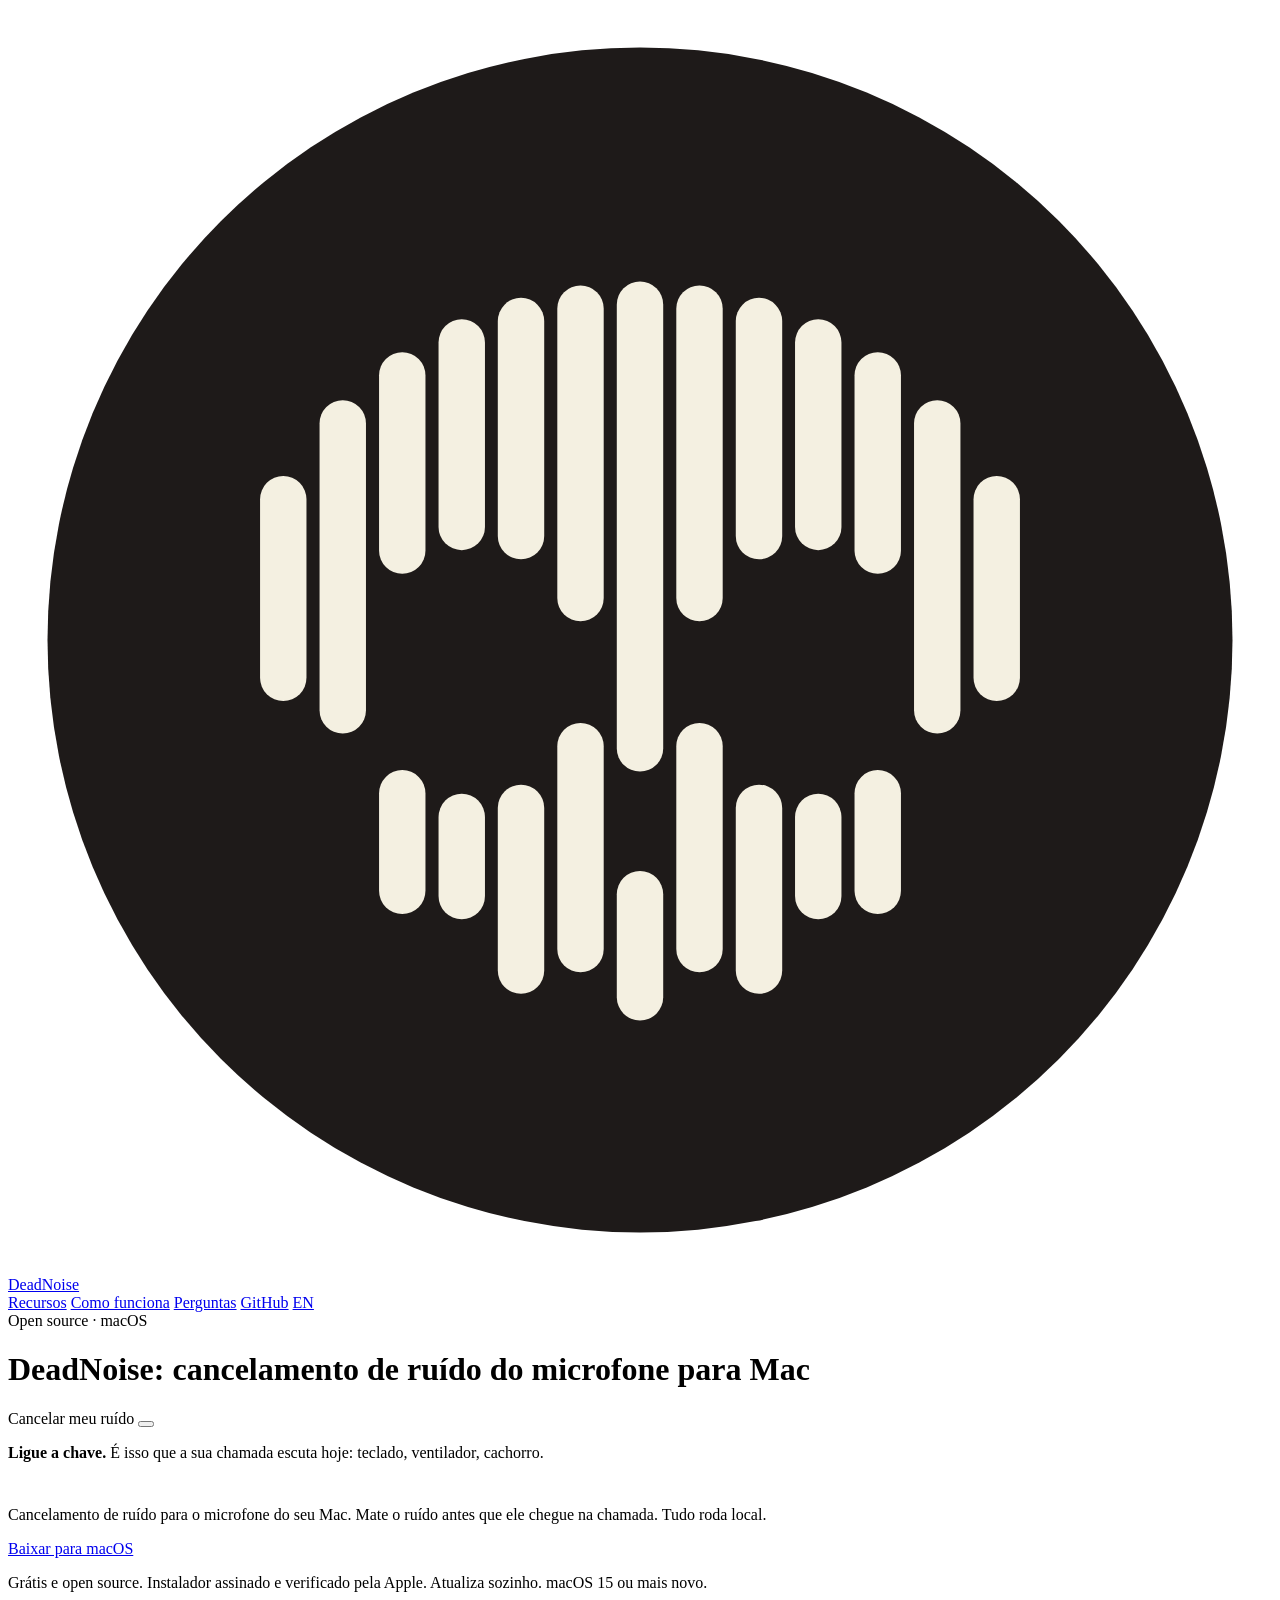
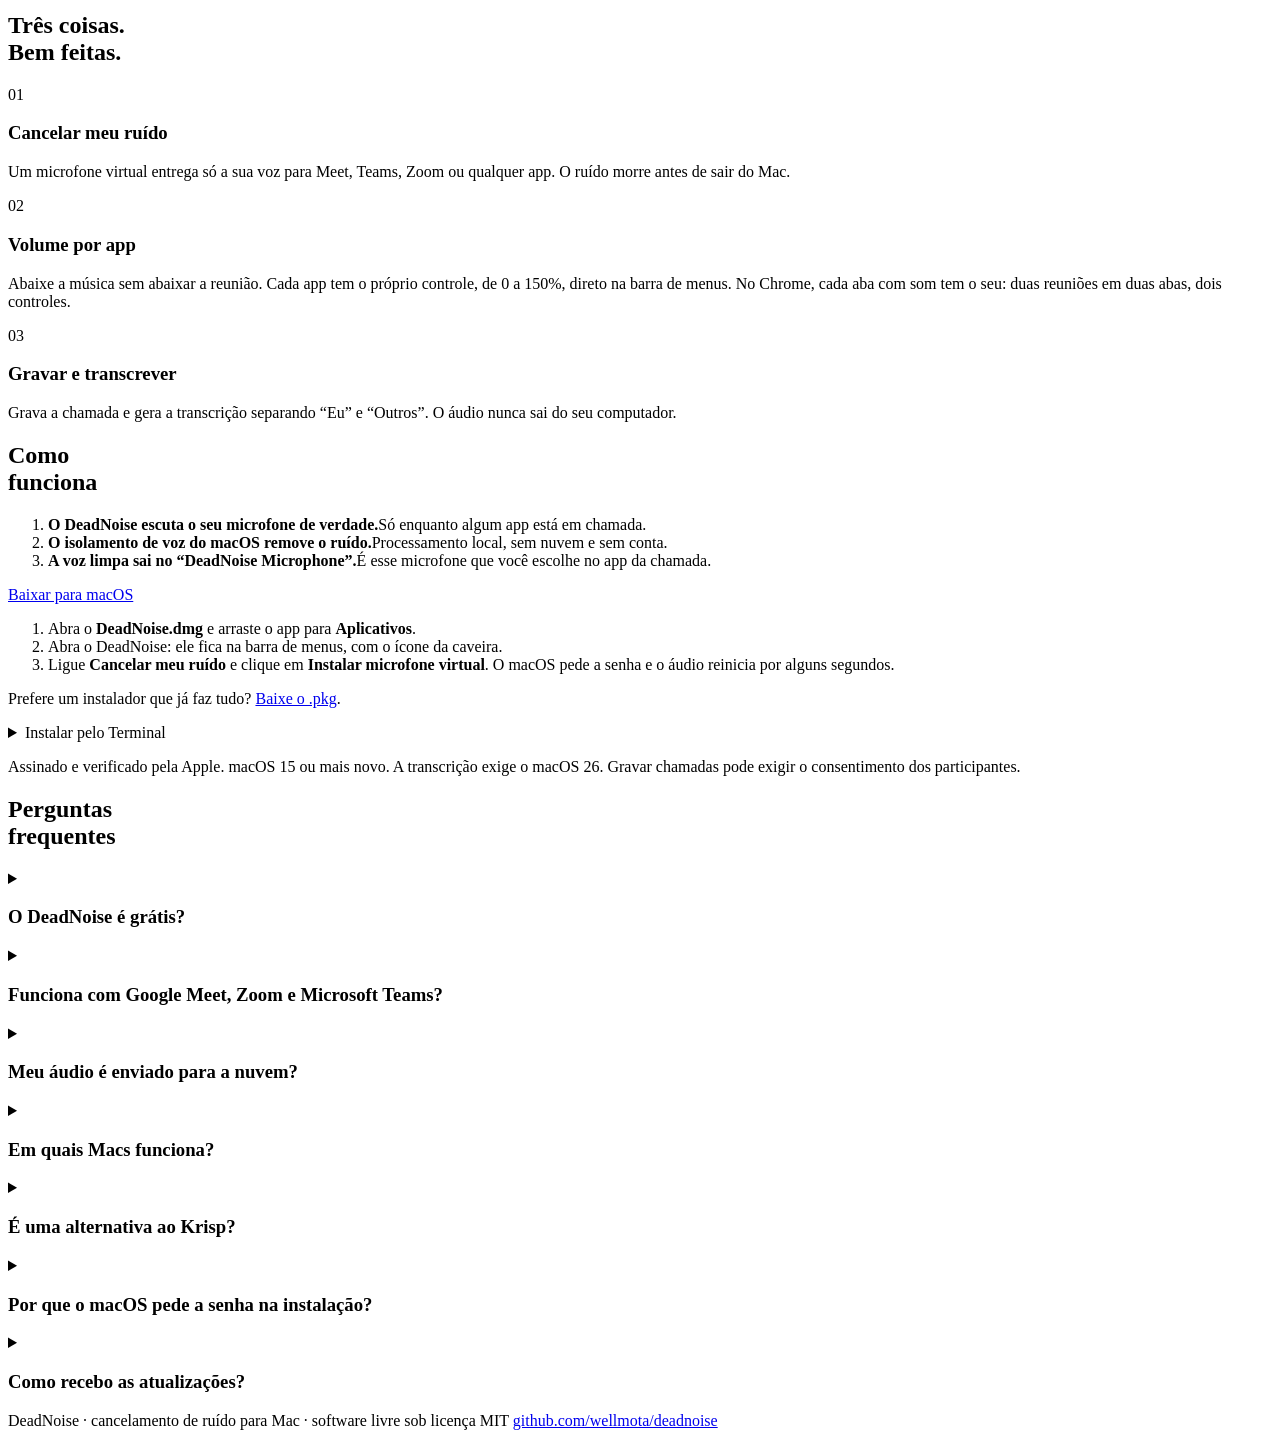
==== commit 267b109b: "0.8.0: volume por aba no Chrome e outros navegadores Chromium O navegador toca todas as abas num úni" ====
--- a/site/index.html
+++ b/site/index.html
@@ -33,7 +33,7 @@
 <link rel="preconnect" href="https://fonts.googleapis.com">
 <link rel="preconnect" href="https://fonts.gstatic.com" crossorigin>
 <link href="https://fonts.googleapis.com/css2?family=Anton&family=Space+Grotesk:wght@400;500;700&display=swap" rel="stylesheet">
-<script type="application/ld+json">[{"@context": "https://schema.org", "@type": "SoftwareApplication", "name": "DeadNoise", "description": "DeadNoise é um app grátis e open source de cancelamento de ruído para Mac: limpa o seu microfone no Meet, Zoom e Teams, ajusta o volume por app e transcreve reuniões.", "url": "https://deadnoise.vercel.app/", "image": "https://deadnoise.vercel.app/og.png", "applicationCategory": "MultimediaApplication", "applicationSubCategory": "Noise cancellation", "operatingSystem": "macOS 15 ou mais novo", "inLanguage": "pt-BR", "isAccessibleForFree": true, "license": "https://opensource.org/licenses/MIT", "downloadUrl": "https://github.com/wellmota/deadnoise/releases/latest/download/DeadNoise.dmg", "sameAs": ["https://github.com/wellmota/deadnoise"], "offers": {"@type": "Offer", "price": "0", "priceCurrency": "USD"}, "featureList": ["Cancelamento de ruído do microfone por um microfone virtual", "Volume independente por app (0 a 150%)", "Gravação e transcrição local de reuniões", "Atualização automática assinada"], "author": {"@type": "Person", "name": "Wellington Mota", "url": "https://github.com/wellmota"}}, {"@context": "https://schema.org", "@type": "FAQPage", "mainEntity": [{"@type": "Question", "name": "O DeadNoise é grátis?", "acceptedAnswer": {"@type": "Answer", "text": "Sim. É software livre sob licença MIT, sem conta, sem assinatura e sem limite de minutos. O código está no GitHub."}}, {"@type": "Question", "name": "Funciona com Google Meet, Zoom e Microsoft Teams?", "acceptedAnswer": {"@type": "Answer", "text": "Sim. O DeadNoise cria um microfone virtual chamado “DeadNoise Microphone”. Qualquer app de chamada que deixe escolher o microfone pode usar: selecione esse microfone nas configurações de áudio do app."}}, {"@type": "Question", "name": "Meu áudio é enviado para a nuvem?", "acceptedAnswer": {"@type": "Answer", "text": "Não. O cancelamento de ruído usa o isolamento de voz do próprio macOS e roda inteiro no seu Mac. A gravação e a transcrição das reuniões também ficam só no computador. O app não tem conta nem servidor."}}, {"@type": "Question", "name": "Em quais Macs funciona?", "acceptedAnswer": {"@type": "Answer", "text": "No macOS 15 ou mais novo. O app é universal (Apple Silicon e Intel). A transcrição de reuniões exige o macOS 26."}}, {"@type": "Question", "name": "É uma alternativa ao Krisp?", "acceptedAnswer": {"@type": "Answer", "text": "Para tirar o ruído do seu próprio microfone, sim: é grátis, open source e roda local. O DeadNoise não remove o ruído dos outros participantes e não tem recursos de nuvem."}}, {"@type": "Question", "name": "Por que o macOS pede a senha na instalação?", "acceptedAnswer": {"@type": "Answer", "text": "Para instalar o microfone virtual, que é um driver de áudio do sistema. Ela é pedida na instalação e de novo só quando uma atualização trouxer um microfone virtual novo. O app e os instaladores são assinados e verificados (notarizados) pela Apple."}}, {"@type": "Question", "name": "Como recebo as atualizações?", "acceptedAnswer": {"@type": "Answer", "text": "O próprio app procura versões novas uma vez por dia e avisa no menu. Em Opções (…) você pode procurar na hora ou deixar as atualizações instalarem sozinhas. Cada atualização é assinada, e o app recusa qualquer uma cuja assinatura não confira."}}]}]</script>
+<script type="application/ld+json">[{"@context": "https://schema.org", "@type": "SoftwareApplication", "name": "DeadNoise", "description": "DeadNoise é um app grátis e open source de cancelamento de ruído para Mac: limpa o seu microfone no Meet, Zoom e Teams, ajusta o volume por app e transcreve reuniões.", "url": "https://deadnoise.vercel.app/", "image": "https://deadnoise.vercel.app/og.png", "applicationCategory": "MultimediaApplication", "applicationSubCategory": "Noise cancellation", "operatingSystem": "macOS 15 ou mais novo", "inLanguage": "pt-BR", "isAccessibleForFree": true, "license": "https://opensource.org/licenses/MIT", "downloadUrl": "https://github.com/wellmota/deadnoise/releases/latest/download/DeadNoise.dmg", "sameAs": ["https://github.com/wellmota/deadnoise"], "offers": {"@type": "Offer", "price": "0", "priceCurrency": "USD"}, "featureList": ["Cancelamento de ruído do microfone por um microfone virtual", "Volume independente por app (0 a 150%) e por aba do Chrome", "Gravação e transcrição local de reuniões", "Atualização automática assinada"], "author": {"@type": "Person", "name": "Wellington Mota", "url": "https://github.com/wellmota"}}, {"@context": "https://schema.org", "@type": "FAQPage", "mainEntity": [{"@type": "Question", "name": "O DeadNoise é grátis?", "acceptedAnswer": {"@type": "Answer", "text": "Sim. É software livre sob licença MIT, sem conta, sem assinatura e sem limite de minutos. O código está no GitHub."}}, {"@type": "Question", "name": "Funciona com Google Meet, Zoom e Microsoft Teams?", "acceptedAnswer": {"@type": "Answer", "text": "Sim. O DeadNoise cria um microfone virtual chamado “DeadNoise Microphone”. Qualquer app de chamada que deixe escolher o microfone pode usar: selecione esse microfone nas configurações de áudio do app."}}, {"@type": "Question", "name": "Meu áudio é enviado para a nuvem?", "acceptedAnswer": {"@type": "Answer", "text": "Não. O cancelamento de ruído usa o isolamento de voz do próprio macOS e roda inteiro no seu Mac. A gravação e a transcrição das reuniões também ficam só no computador. O app não tem conta nem servidor."}}, {"@type": "Question", "name": "Em quais Macs funciona?", "acceptedAnswer": {"@type": "Answer", "text": "No macOS 15 ou mais novo. O app é universal (Apple Silicon e Intel). A transcrição de reuniões exige o macOS 26. O app está em português e em inglês e segue o idioma do Mac."}}, {"@type": "Question", "name": "É uma alternativa ao Krisp?", "acceptedAnswer": {"@type": "Answer", "text": "Para tirar o ruído do seu próprio microfone, sim: é grátis, open source e roda local. O DeadNoise não remove o ruído dos outros participantes e não tem recursos de nuvem."}}, {"@type": "Question", "name": "Por que o macOS pede a senha na instalação?", "acceptedAnswer": {"@type": "Answer", "text": "Para instalar o microfone virtual, que é um driver de áudio do sistema. Ela é pedida na instalação e de novo só quando uma atualização trouxer um microfone virtual novo. O app e os instaladores são assinados e verificados (notarizados) pela Apple."}}, {"@type": "Question", "name": "Como recebo as atualizações?", "acceptedAnswer": {"@type": "Answer", "text": "O próprio app procura versões novas uma vez por dia e avisa no menu. Em Opções (…) você pode procurar na hora ou deixar as atualizações instalarem sozinhas. Cada atualização é assinada, e o app recusa qualquer uma cuja assinatura não confira."}}]}]</script>
 <link rel="stylesheet" href="/styles.css">
 </head>
 <body>
@@ -115,7 +115,7 @@
         <article class="card">
           <div class="n">02</div>
           <h3>Volume por app</h3>
-          <p>Abaixe a música sem abaixar a reunião. Cada app tem o próprio controle, de 0 a 150%, direto na barra de menus.</p>
+          <p>Abaixe a música sem abaixar a reunião. Cada app tem o próprio controle, de 0 a 150%, direto na barra de menus. No Chrome, cada aba com som tem o seu: duas reuniões em duas abas, dois controles.</p>
         </article>
         <article class="card">
           <div class="n">03</div>
@@ -175,7 +175,7 @@
         </details>
         <details>
           <summary><h3>Em quais Macs funciona?</h3></summary>
-          <p>No macOS 15 ou mais novo. O app é universal (Apple Silicon e Intel). A transcrição de reuniões exige o macOS 26.</p>
+          <p>No macOS 15 ou mais novo. O app é universal (Apple Silicon e Intel). A transcrição de reuniões exige o macOS 26. O app está em português e em inglês e segue o idioma do Mac.</p>
         </details>
         <details>
           <summary><h3>É uma alternativa ao Krisp?</h3></summary>
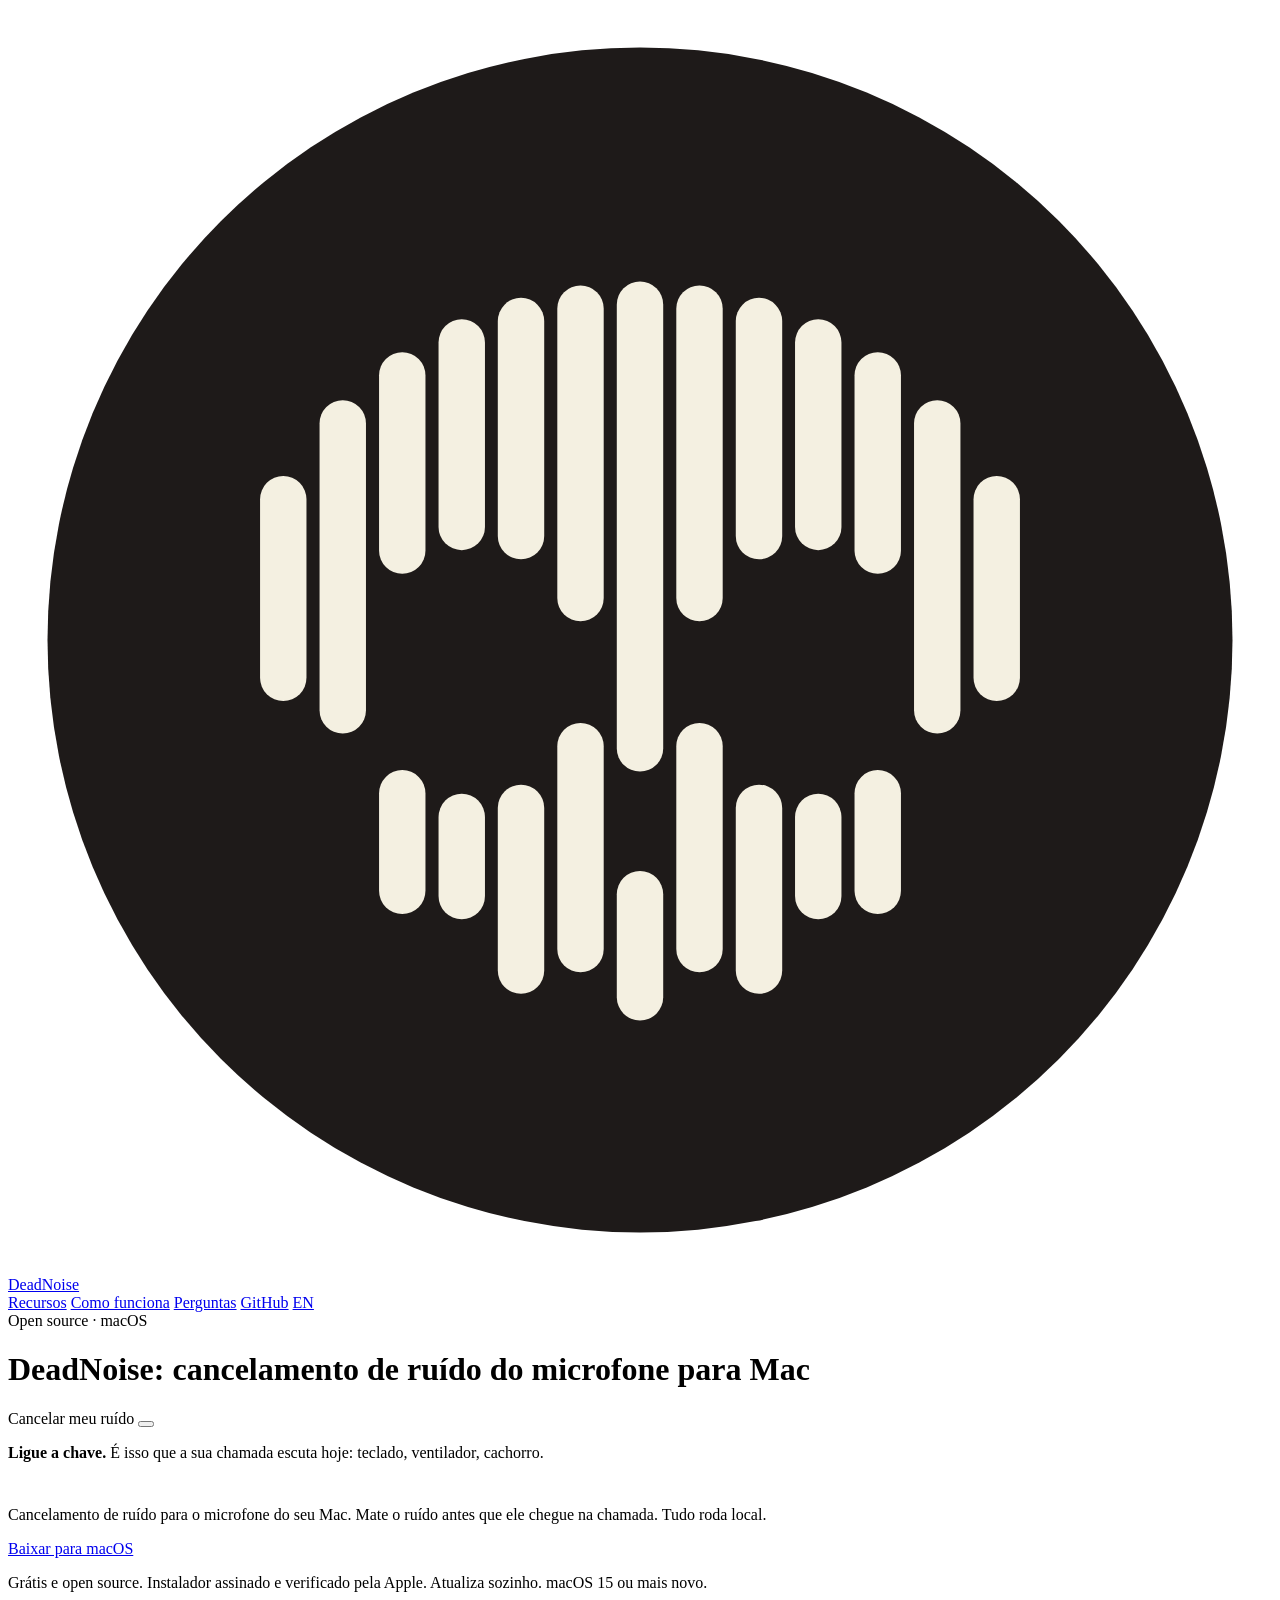
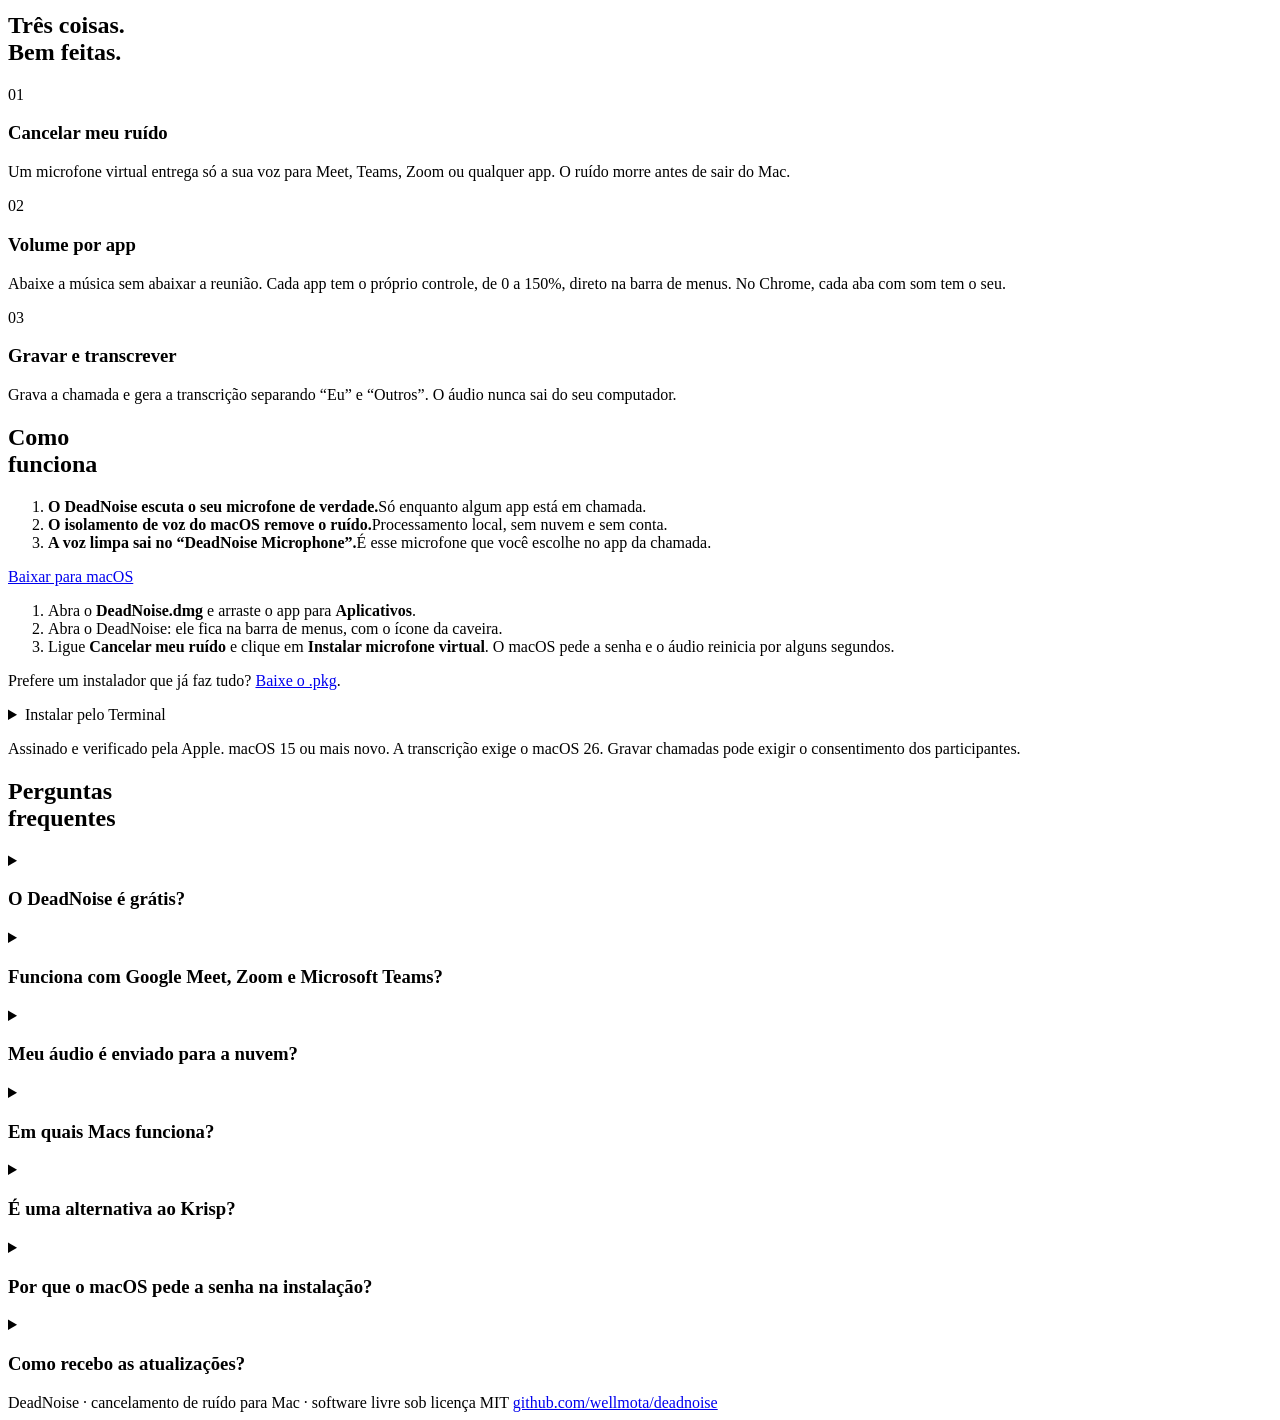
==== commit d3da7a69: "Site: texto mais curto sobre volume por aba Co-Authored-By: Claude Opus 5.5 <noreply@anthropic.com>" ====
--- a/site/index.html
+++ b/site/index.html
@@ -115,7 +115,7 @@
         <article class="card">
           <div class="n">02</div>
           <h3>Volume por app</h3>
-          <p>Abaixe a música sem abaixar a reunião. Cada app tem o próprio controle, de 0 a 150%, direto na barra de menus. No Chrome, cada aba com som tem o seu: duas reuniões em duas abas, dois controles.</p>
+          <p>Abaixe a música sem abaixar a reunião. Cada app tem o próprio controle, de 0 a 150%, direto na barra de menus. No Chrome, cada aba com som tem o seu.</p>
         </article>
         <article class="card">
           <div class="n">03</div>
